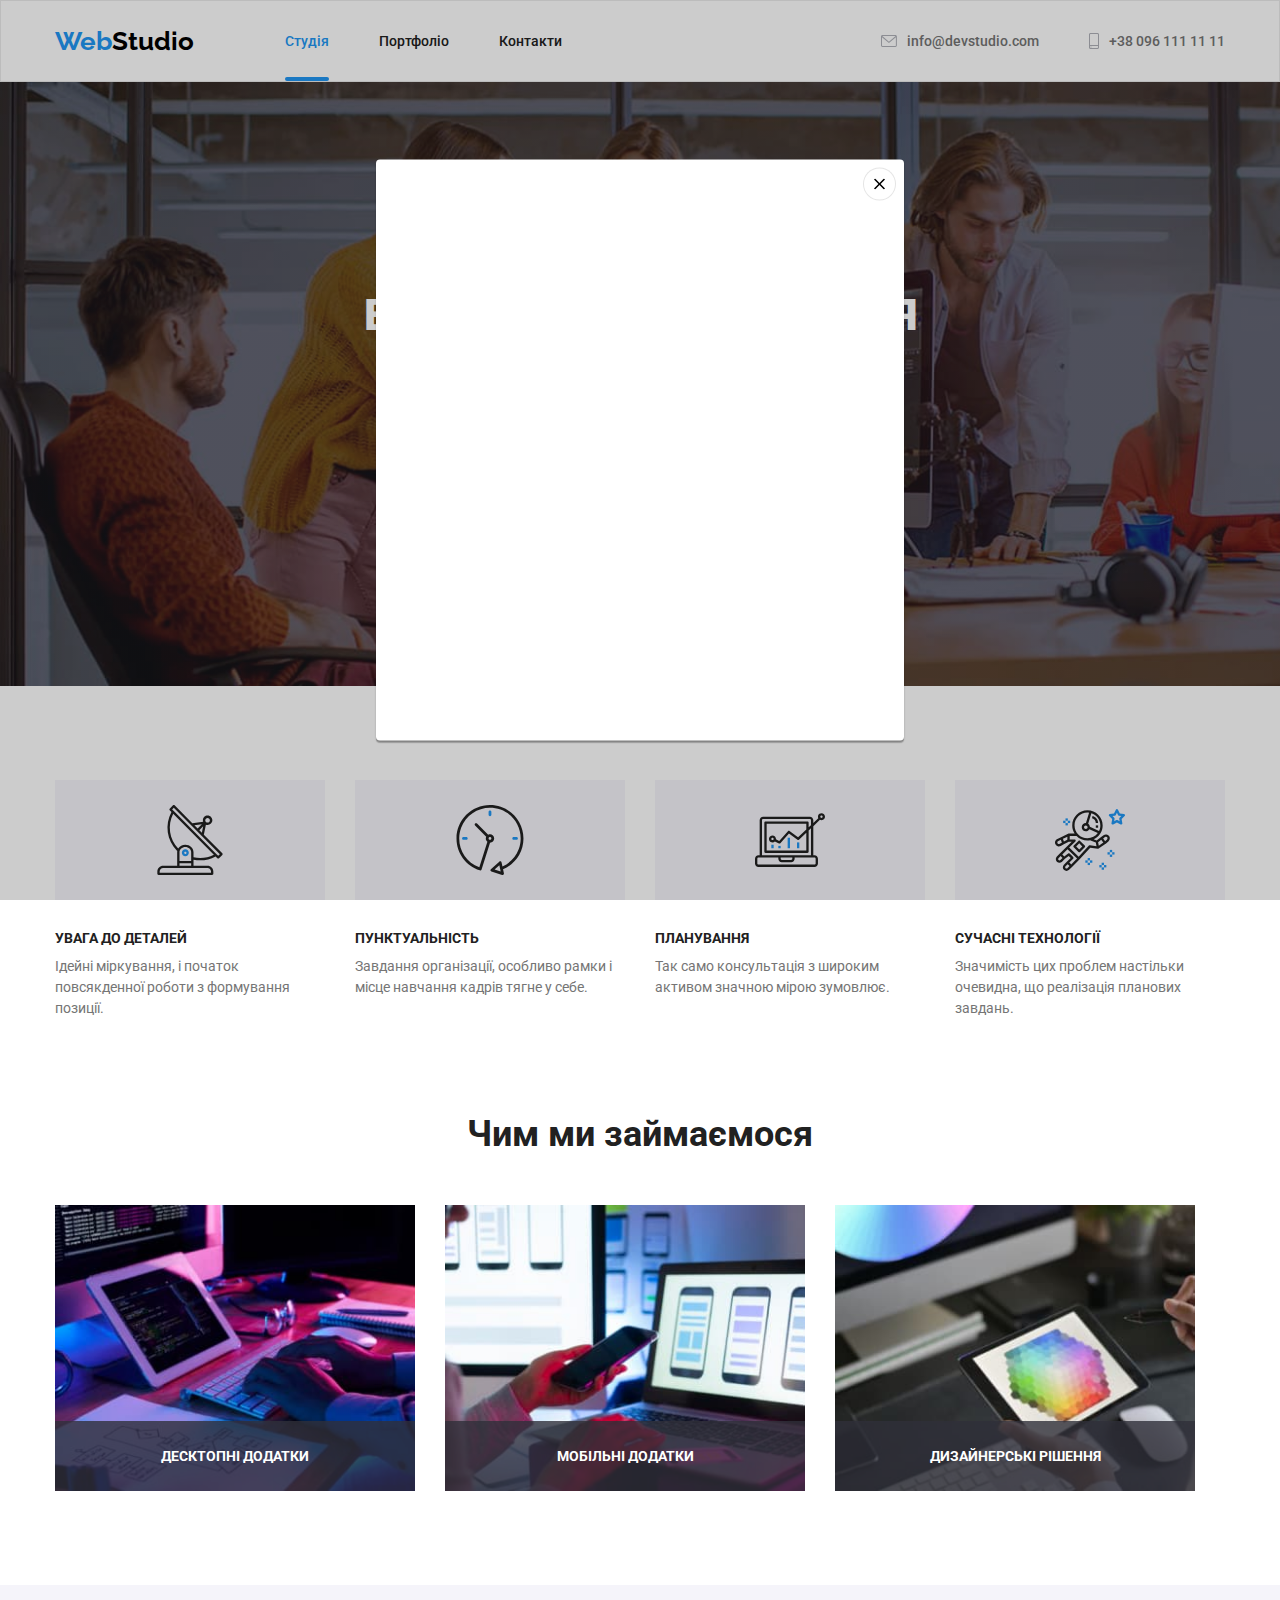
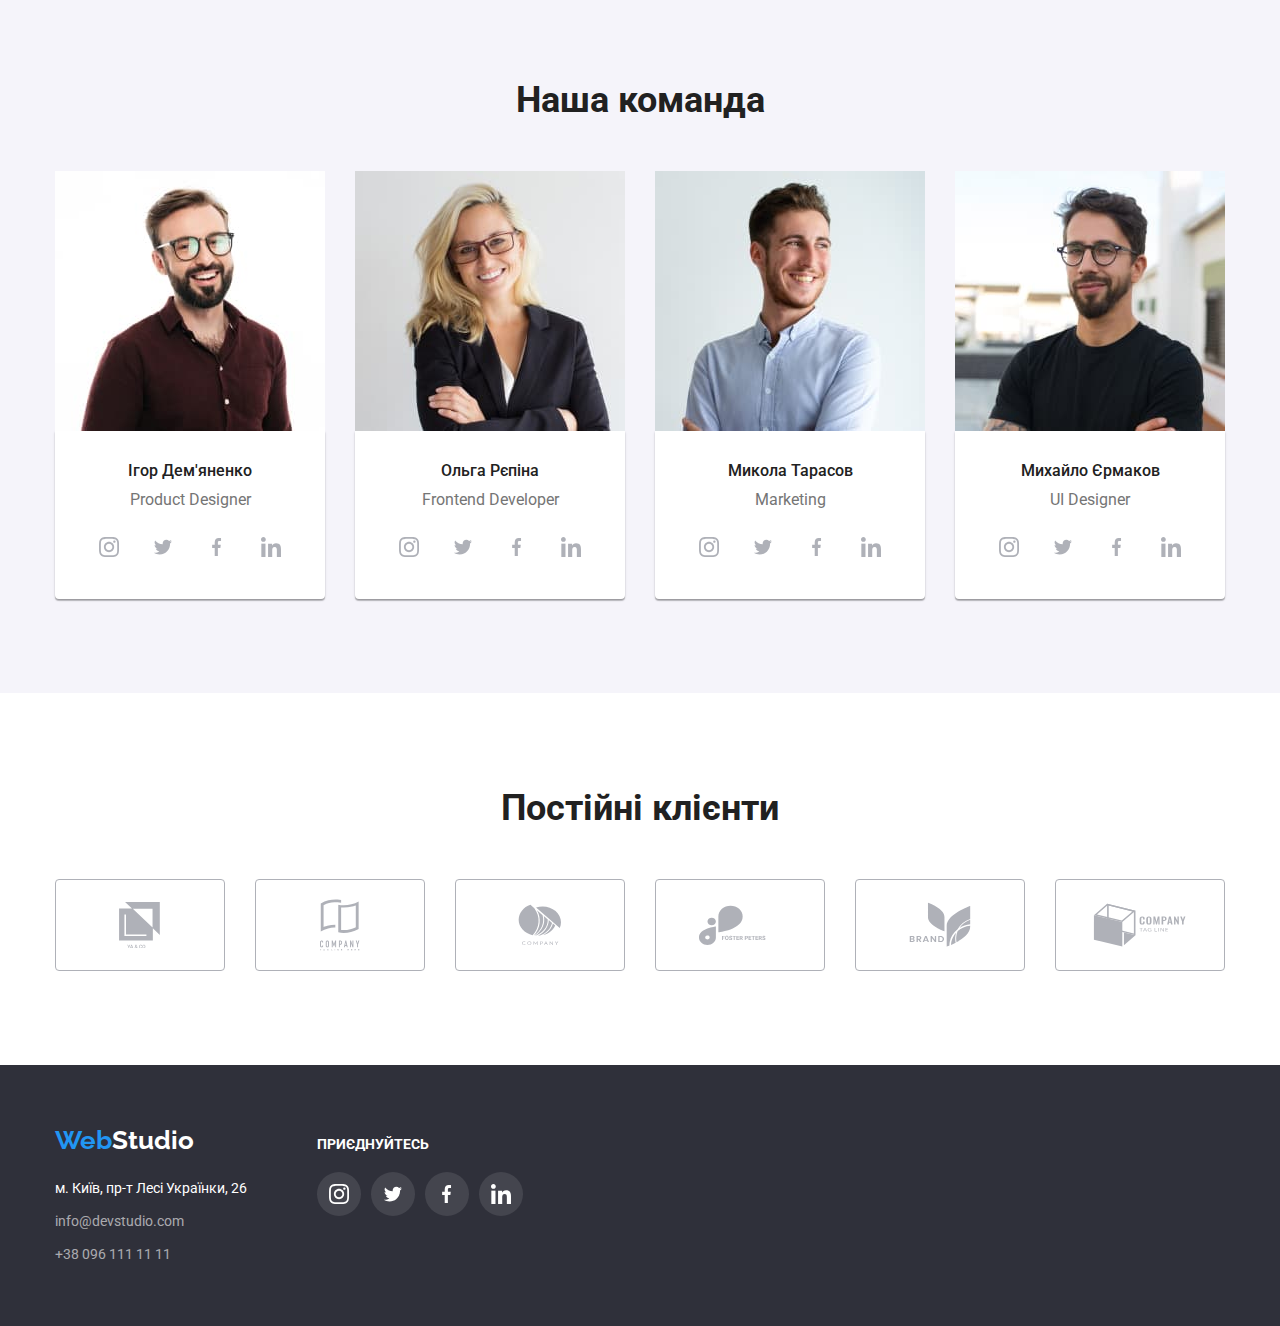
==== index.html @ 8c5ba934 "/" ====
<!DOCTYPE html>
<html lang="uk">
  <head>
    <meta charset="UTF-8" />
    <meta http-equiv="X-UA-Compatible" content="IE=edge" />
    <meta name="viewport" content="width=device-width, initial-scale=1.0" />
    <title>Студія</title>
    <link rel="preconnect" href="https://fonts.googleapis.com" />
    <link rel="preconnect" href="https://fonts.gstatic.com" crossorigin />
    <link
      href="https://fonts.googleapis.com/css2?family=Raleway:wght@700&family=Roboto:wght@400;500;700;900&display=swap"
      rel="stylesheet"
    />
    <link
      rel="stylesheet"
      href="https://cdnjs.cloudflare.com/ajax/libs/modern-normalize/1.0.0/modern-normalize.min.css"
    />
    <link rel="stylesheet" href="./css/styles.css" />
  </head>
  <body>
    <header class="header-">
      <div class="header-container container">
        <nav class="nav">
          <a class="nav-main" href="./">Web<span class="text-studio">Studio</span></a>
          <ul class="nav-list ul-utility">
            <li class="item">
              <a href="./index.html" class="active-link">Студія</a>
            </li>
            <li class="item">
              <a href="./portfolio.html" class="link">Портфоліо</a>
            </li>
            <li class="item">
              <a href="#" class="link">Контакти</a>
            </li>
          </ul>
        </nav>
        <ul class="down ul-utility">
          <li class="item">
            <a href="mailto:info@devstudio.com" lang="en" class="header-contacts">
              <svg width="16" height="12" class="icon-convert">
                <use href="./images/sprite.svg#icon-convert"></use>
              </svg>
              info@devstudio.com
            </a>
          </li>
          <li class="item">
            <a href="tel:+380961111111" class="header-contacts">
              <svg width="10" height="16" class="icon-convert">
                <use href="./images/sprite.svg#icon-smartphone"></use>
              </svg>
              +38 096 111 11 11</a
            >
          </li>
        </ul>
      </div>
    </header>
    <main>
      <section class="solution-sec">
        <div class="container">
          <h1 class="main-text h1-utility">Ефективні рішення для вашого бізнесу</h1>
          <button type="button" class="button-order" data-modal-open>Замовити послугу</button>
        </div>
      </section>
      <section class="features-section section">
        <h2 class="visually-hidden">Наші особливості</h2>
        <div class="container">
          <ul class="features-ul ul-utility">
            <li class="item icon plate">
              <h3 class="features-h h-utility">Увага до деталей</h3>
              <p class="features-p p-utility">
                Ідейні міркування, і початок повсякденної роботи з формування позиції.
              </p>
            </li>
            <li class="item icon clock">
              <h3 class="features-h h-utility">Пунктуальність</h3>
              <p class="features-p p-utility">
                Завдання організації, особливо рамки і місце навчання кадрів тягне у себе.
              </p>
            </li>
            <li class="item icon computer">
              <h3 class="features-h h-utility">Планування</h3>
              <p class="features-p p-utility">
                Так само консультація з широким активом значною мірою зумовлює.
              </p>
            </li>
            <li class="item icon space">
              <h3 class="features-h h-utility">Сучасні технології</h3>
              <p class="features-p p-utility">
                Значимість цих проблем настільки очевидна, що реалізація планових завдань.
              </p>
            </li>
          </ul>
        </div>
      </section>
      <section class="speciality-sec section">
        <div class="container">
          <h2 class="speciality h-utility">Чим ми займаємося</h2>
          <ul class="speciality-ul ul-utility">
            <li class="item">
              <div class="speciality-card">
                <img
                  class="img-utility"
                  width="370"
                  height="294"
                  src="./images/box1.jpg"
                  alt="Написання коду"
                />
                <div class="speciality-card-text">
                  <p class="card-p p-utility">Десктопні додатки</p>
                </div>
              </div>
            </li>
            <li class="item">
              <div class="speciality-card">
                <img
                  class="img-utility"
                  width="370"
                  height="294"
                  src="./images/box2.jpg"
                  alt="Маркетинг"
                />
                <div class="speciality-card-text">
                  <p class="card-p p-utility">Мобільні додатки</p>
                </div>
              </div>
            </li>
            <div class="speciality-card">
              <img
                class="img-utility"
                width="370"
                height="294"
                src="./images/box3.jpg"
                alt="Дизайн"
              />
              <div class="speciality-card-text">
                <p class="card-p p-utility">Дизайнерські рішення</p>
              </div>
            </div>
            <li class="item"></li>
          </ul>
        </div>
      </section>
      <section class="team-sec section">
        <div class="container">
          <h2 class="team-text h-utility">Наша команда</h2>
          <ul class="team-ul ul-utility">
            <li class="item">
              <img
                class="img-utility"
                width="270"
                height="260"
                src="./images/img.jpg"
                alt="Ігор Дем'яненко"
              />
              <div class="studio-div">
                <h3 class="team-names h-utility">Ігор Дем'яненко</h3>
                <p class="team-job p-utility">Product Designer</p>
                <ul class="svg-ul">
                  <li class="item">
                    <a class="svg-link" href="#">
                      <svg width="20px" height="20px" class="svg-icon">
                        <use href="./images/sprite.svg#icon-instagram"></use>
                      </svg>
                    </a>
                  </li>
                  <li class="item">
                    <a class="svg-link" href="#">
                      <svg width="20px" height="16.25px" class="svg-icon">
                        <use href="./images/sprite.svg#icon-twitter"></use>
                      </svg>
                    </a>
                  </li>
                  <li class="item">
                    <a class="svg-link" href="#">
                      <svg width="10px" height="20px" class="svg-icon">
                        <use href="./images/sprite.svg#icon-facebook"></use>
                      </svg>
                    </a>
                  </li>
                  <li class="item">
                    <a class="svg-link" href="#">
                      <svg width="20px" height="20px" class="svg-icon">
                        <use href="./images/sprite.svg#icon-linkedin"></use>
                      </svg>
                    </a>
                  </li>
                </ul>
              </div>
            </li>
            <li class="item">
              <img
                class="img-utility"
                width="270"
                height="260"
                src="./images/img2.jpg"
                alt="Ольга Рєпіна"
              />
              <div class="studio-div">
                <h3 class="team-names h-utility">Ольга Рєпіна</h3>
                <p class="team-job p-utility">Frontend Developer</p>
                <ul class="svg-ul">
                  <li class="item">
                    <a class="svg-link" href="#">
                      <svg width="20px" height="20px" class="svg-icon">
                        <use href="./images/sprite.svg#icon-instagram"></use>
                      </svg>
                    </a>
                  </li>
                  <li class="item">
                    <a class="svg-link" href="#">
                      <svg width="20px" height="16.25px" class="svg-icon">
                        <use href="./images/sprite.svg#icon-twitter"></use>
                      </svg>
                    </a>
                  </li>
                  <li class="item">
                    <a class="svg-link" href="#">
                      <svg width="10px" height="20px" class="svg-icon">
                        <use href="./images/sprite.svg#icon-facebook"></use>
                      </svg>
                    </a>
                  </li>
                  <li class="item">
                    <a class="svg-link" href="#">
                      <svg width="20px" height="20px" class="svg-icon">
                        <use href="./images/sprite.svg#icon-linkedin"></use>
                      </svg>
                    </a>
                  </li>
                </ul>
              </div>
            </li>
            <li class="item">
              <img
                class="img-utility"
                width="270"
                height="260"
                src="./images/img3.jpg"
                alt="Микола Тарасов"
              />
              <div class="studio-div">
                <h3 class="team-names h-utility">Микола Тарасов</h3>
                <p class="team-job p-utility">Marketing</p>
                <ul class="svg-ul">
                  <li class="item">
                    <a class="svg-link" href="#">
                      <svg width="20px" height="20px" class="svg-icon">
                        <use href="./images/sprite.svg#icon-instagram"></use>
                      </svg>
                    </a>
                  </li>
                  <li class="item">
                    <a class="svg-link" href="#">
                      <svg width="20px" height="16.25px" class="svg-icon">
                        <use href="./images/sprite.svg#icon-twitter"></use>
                      </svg>
                    </a>
                  </li>
                  <li class="item">
                    <a class="svg-link" href="#">
                      <svg width="10px" height="20px" class="svg-icon">
                        <use href="./images/sprite.svg#icon-facebook"></use>
                      </svg>
                    </a>
                  </li>
                  <li class="item">
                    <a class="svg-link" href="#">
                      <svg width="20px" height="20px" class="svg-icon">
                        <use href="./images/sprite.svg#icon-linkedin"></use>
                      </svg>
                    </a>
                  </li>
                </ul>
              </div>
            </li>
            <li class="item">
              <img
                class="img-utility"
                width="270"
                height="260"
                src="./images/img4.jpg"
                alt="Михайло Єрмаков"
              />
              <div class="studio-div">
                <h3 class="team-names h-utility">Михайло Єрмаков</h3>
                <p class="team-job h-utility">UI Designer</p>
                <ul class="svg-ul">
                  <li class="item">
                    <a class="svg-link" href="#">
                      <svg width="20px" height="20px" class="svg-icon">
                        <use href="./images/sprite.svg#icon-instagram"></use>
                      </svg>
                    </a>
                  </li>
                  <li class="item">
                    <a class="svg-link" href="#">
                      <svg width="20px" height="16.25px" class="svg-icon">
                        <use href="./images/sprite.svg#icon-twitter"></use>
                      </svg>
                    </a>
                  </li>
                  <li class="item">
                    <a class="svg-link" href="#">
                      <svg width="10px" height="20px" class="svg-icon">
                        <use href="./images/sprite.svg#icon-facebook"></use>
                      </svg>
                    </a>
                  </li>
                  <li class="item">
                    <a class="svg-link" href="#">
                      <svg width="20px" height="20px" class="svg-icon">
                        <use href="./images/sprite.svg#icon-linkedin"></use>
                      </svg>
                    </a>
                  </li>
                </ul>
              </div>
            </li>
          </ul>
        </div>
      </section>
      <section class="clients-sec section">
        <div class="container">
          <h2 class="clients-text h-utility">Постійні клієнти</h2>
          <ul class="clients-ul ul-utility">
            <li class="item">
              <div class="companies-div">
                <a class="clients-link" href="">
                  <svg height="46.7px" width="41px" class="clients-svg">
                    <use href="./images/sprite.svg#icon-yaco"></use>
                  </svg>
                </a>
              </div>
            </li>
            <li class="item">
              <div class="companies-div">
                <a class="clients-link" href="">
                  <svg height="52px" width="40px" class="clients-svg">
                    <use href="./images/sprite.svg#icon-tagline"></use>
                  </svg>
                </a>
              </div>
            </li>
            <li class="item">
              <div class="companies-div">
                <a class="clients-link" href="">
                  <svg height="41.18px" width="43.46px" class="clients-svg">
                    <use href="./images/sprite.svg#icon-company"></use>
                  </svg>
                </a>
              </div>
            </li>
            <li class="item">
              <div class="companies-div">
                <a class="clients-link" href="">
                  <svg height="40.62px" width="84.44px" class="clients-svg">
                    <use href="./images/sprite.svg#icon-foster"></use>
                  </svg>
                </a>
              </div>
            </li>
            <li class="item">
              <div class="companies-div">
                <a class="clients-link" href="">
                  <svg height="45.43px" width="62.54px" class="clients-svg">
                    <use href="./images/sprite.svg#icon-brand"></use>
                  </svg>
                </a>
              </div>
            </li>
            <li class="item">
              <div class="companies-div">
                <a class="clients-link" href="">
                  <svg height="43.93px" width="93.79px" class="clients-svg">
                    <use href="./images/sprite.svg#icon-tegline2"></use>
                  </svg>
                </a>
              </div>
            </li>
          </ul>
        </div>
      </section>
    </main>
    <footer class="foot">
      <div class="foot-div container">
        <div class="first-part">
          <a class="nav-main" href="./">Web<span class="foot-studio">Studio</span></a>
          <address class="address">
            <ul class="ul-utility">
              <li class="item">
                <a
                  href="https://goo.gl/maps/CPtrU1FHBa2aNyZL9"
                  target="_blank"
                  rel="noopener noreferrer nofollow"
                  class="footer-adress"
                >
                  м. Київ, пр-т Лесі Українки, 26
                </a>
              </li>
              <li class="item">
                <a href="mailto:info@devstudio.com" lang="en" class="footer-contacts"
                  >info@devstudio.com
                </a>
              </li>
              <li class="item">
                <a href="tel:+380961111111" class="footer-contacts">+38 096 111 11 11</a>
              </li>
            </ul>
          </address>
        </div>
        <div class="join-div">
          <p class="join p-utility">Приєднуйтесь</p>
          <ul class="foot-svg ul-utility">
            <li class="item">
              <a class="foot-svg-link" href="#">
                <svg width="20px" height="20px" class="foot-svg-icon">
                  <use href="./images/sprite.svg#icon-instagram"></use>
                </svg>
              </a>
            </li>
            <li class="item">
              <a class="foot-svg-link" href="#">
                <svg width="20px" height="16.25px" class="foot-svg-icon">
                  <use href="./images/sprite.svg#icon-twitter"></use>
                </svg>
              </a>
            </li>
            <li class="item">
              <a class="foot-svg-link" href="#">
                <svg width="10px" height="20px" class="foot-svg-icon">
                  <use href="./images/sprite.svg#icon-facebook"></use>
                </svg>
              </a>
            </li>
            <li class="item">
              <a class="foot-svg-link" href="#">
                <svg width="20px" height="20px" class="foot-svg-icon">
                  <use href="./images/sprite.svg#icon-linkedin"></use>
                </svg>
              </a>
            </li>
          </ul>
        </div>
      </div>
    </footer>
    <div class="backdrop" data-modal>
      <div class="modal">
        <button class="close-button" type="button" data-modal-close>
          <svg width="11px" height="11px" class="chrest-icon">
            <use href="./images/sprite.svg#icon-chrest"></use>
          </svg>
        </button>
      </div>
    </div>
    <script src="./js/modal.js"></script>
  </body>
</html>
---- css/styles.css ----
:root{
    --domain-text-color: #212121;
    --hoover-color: #2196F3;
    --button-hover: #188CE8;
    --p-color: #757575;
    --default-color: #FFFFFF;
    --button-bgc: #F5F4FA;
    --black: #000000;
    --background-big: #2F303A;
    --sgv-icon-color: #AFB1B8;
    --border-color: #ECECEC;
    --card-set-gap: 30px;
    --card-text-lrpad: 24px;
    --card-text-btpad: 20px;
    --foot-svg-background: rgba(255, 255, 255, 0.1);
    --cubic: cubic-bezier(0.4, 0, 0.2, 1);
}

/* Утіліти */

.ul-utility{
    margin-top: 0;
    margin-bottom: 0;
}

.h-utility{
    margin-top: 0;
    margin-bottom: 0;
}

.p-utility{
    margin-top: 0;
    margin-bottom: 0;
}

.img-utility{
    display: block;
}

.visually-hidden {
    position: absolute;
    white-space: nowrap;
    width: 1px;
    height: 1px;
    overflow: hidden;
    border: 0;
    padding: 0;
    clip: rect(0 0 0 0);
    clip-path: inset(50%);
    margin: -1px;
}

html {
    box-sizing: border-box;
}

*,
*::before *::after {
    box-sizing: inherit;
}



button{
    font-family: inherit;
    cursor: pointer;
    user-select: none;
}

/* Body */
body{
    font-family: Roboto, sans-serif;
    color: var(--domain-text-color);
}

li{
    list-style-type: none;
}

ul{
    margin-left: 0;
    padding-left: 0;
}

img{
    display: block;
    max-width: 100%;
    height: auto;
}

.container{
    width: 1200px;
    padding: 0 15px;
    margin-left: auto;
    margin-right: auto;
    padding-left: 15px;
    padding-right: 15px;
}

.section{
    padding-top: 94px;
    padding-bottom: 94px;
}

.header-{
    border: 1px solid var(--border-color);
}

.header-container{
    display: flex;
}

/* Navigation  */
.nav{
    display: flex;
    text-align: center;
    margin-right: 0;
    height: 80px;
    align-items: center;
}

.nav-main{
    font-family: Raleway, sans-serif;
    font-weight: 700;
    font-size: 26px;
    line-height: calc(31/26);
    color: var(--hoover-color);
    text-decoration: none;
    margin-right: 91px;
    margin-left: auto;
    align-items: center;
}

.text-studio{
    color: var(--black);
}

.foot-studio{
    color: var(--default-color);
}

.nav-list{
    display: flex;
    align-items: center;
}

.nav-list .item{
    margin-left: 50px;
}

.nav-list .item:first-child{
    margin-left: 0;
}

.nav .link{
    position: relative;

    text-decoration: none;
    font-weight: 500;
    font-size: 14px;
    line-height: calc(16/14);
    color: var(--domain-text-color);

    transition: color 250ms var(--cubic);
}

.active-link{
    position: relative;

    color: var(--hoover-color);
    text-decoration: none;
    font-weight: 500;
    font-size: 14px;
    line-height: calc(16/14);
}

.active-link::after{
    content: '';

    position: absolute;
    bottom: -32.6px;

    width: 100%;
    height: 4px;
    display: block;
    
    border-radius: 2px;
    background-color: var(--hoover-color);
}

.nav .link:hover,
.nav .link:focus{
    color: var(--hoover-color);
}

.nav .link::after{
    content: '';

    position: absolute;
    bottom: -32.6px;

    width: 100%;
    height: 4px;
    display: block;

    border-radius: 2px;
    background-color: var(--hoover-color);
    transform: scale(0);

    transition: transform 250ms var(--cubic);
}

.nav .link:hover::after, .nav .link:focus::after{
    transform: scale(1);
}

.down{
    display: flex;
    margin-left: auto;
    align-items: center;    
}

.down .item:not(:first-child){
    margin-left: 50px;
}

.header-contacts{
    display: flex;
    align-items: center;
    font-weight: 500;
    font-size: 14px;
    line-height: calc(16/14);
    color: var(--p-color);
    text-decoration: none;
    fill: var(--sgv-icon-color);

    transition: color 250ms var(--cubic), fill 250ms var(--cubic);
}

.header-contacts:hover,
.header-contacts:focus{
    color: var(--hoover-color);
    fill: var(--hoover-color);
}

.icon-convert{
    display: inline-block;
    margin-right: 10px;
}

.icon-smartphone{
    display: inline-block;
    margin-right: 10px;
}

.solution-sec {
    background-color: var(--background-big);
    align-items: center;
    padding-top: 200px;
    padding-bottom: 200px;
    margin: 0 auto;
    max-width: 1600px;

    background-image: linear-gradient(
        to right, 
        rgba(47, 48, 58, 0.4), 
        rgba(47, 48, 58, 0.4)
        ), url('../images/img14.jpg');
    background-size: cover;
    background-repeat: no-repeat;
}

.main-text{
    width: 696px;
    height: 120px;

    font-weight: 900;
    font-size: 44px;
    line-height: calc(60/40);
    color: var(--default-color);
    text-transform: uppercase;
    margin-right: auto;
    margin-left: auto;
    text-align: center;
    margin-bottom: 30px;
    margin-top: 0;
}

.button-order{
    display: block;
    font-weight: 700;
    font-size: 16px;
    line-height: calc(30/16);
    color: var(--default-color);
    background-color: var(--hoover-color);
    box-shadow: 0px 4px 4px rgba(0, 0, 0, 0.15);
    border-radius: 4px;
    border-color: transparent;
    text-align: center;
    margin-right: auto;
    margin-left: auto;
    padding-left: 32px;
    padding-right: 32px;
    padding-top: 10px;
    padding-bottom: 10px;

    transition: background-color 250ms var(--cubic);
}

.button-order:hover,
.button-order:focus{
    background-color: var(--button-hover);
}

.features-section{
    
}

.features-ul{
    display: flex;
    margin-right: auto;
    margin-left: auto;
}

.features-ul .item::before{
    content: '';

    width: 270px;
    height: 120px;

    display: block;
    background-color: var(--button-bgc);
    margin-bottom: 30px;
}

.icon::before{
    background-repeat: no-repeat;
    background-position: center;
}

.plate::before{
    background-image: url('../images/plate.svg');
}

.clock::before{
    background-image: url('../images/clock.svg');
}

.computer::before{
    background-image: url('../images/computer.svg');
}

.space::before{
    background-image: url('../images/space.svg');
}

.features-ul .item{
    width: 270px;
}

.features-ul .item:not(:nth-child(4n)){
    margin-right: 30px;
}

.features-h{
    font-weight: 700;
    font-size: 14px;
    line-height: calc(16/14);
    text-transform: uppercase;
    margin-bottom: 10px;
}

.features-p {
    font-size: 14px;
    line-height: calc(21/14);
    color: var(--p-color);
}

.speciality-sec{
    padding-top: 0;
}

.speciality{
    font-weight: 700;
    font-size: 36px;
    line-height: calc(42/36);
    text-align: center;
    margin-right: auto;
    margin-left: auto;
    margin-bottom: 50px;
}

.speciality-ul{
    display: flex;
}


.speciality-ul .item:not(:nth-child(3n)){
    margin-right: 30px;
}

.speciality-card{
    position: relative;
}

.speciality-card-text{
    text-align: center;
    background-color: rgba(47, 48, 58, 0.8);
    padding-top: 27px;
    padding-bottom: 27px;

    position: absolute;
    width: 100%;
    top: 100%;
    transform: translate(0, -100%);
}

.card-p{
    font-weight: 700;
    font-size: 14px;
    line-height: calc(16/14);
    color: var(--default-color);
    text-transform: uppercase;
}

.team-sec {
    background-color: var(--button-bgc);
}

.team-text{
    font-size: 36px;
    line-height: calc(42/36);
    text-align: center;
    margin-bottom: 50px;
}

.team-ul{
    display: flex;
}


.team-ul > .item:not(:nth-child(4n)){
    margin-right: 30px;
}

.studio-div{
    box-shadow: 0px 1px 3px rgba(0, 0, 0, 0.12), 0px 1px 1px rgba(0, 0, 0, 0.14), 0px 2px 1px rgba(0, 0, 0, 0.2);
    border-radius: 0px 0px 4px 4px;
    background-color: #fff;
    padding-top: 30px;
    padding-bottom: 30px;
}

.team-names{
    font-weight: 500;
    font-size: 16px;
    line-height: calc(19/16);
    margin-bottom: 10px;
    text-align: center;
}

.team-job{
    font-size: 16px;
    line-height: calc(19/16);
    color: var(--p-color);
    font-weight: 400;
    text-align: center;
    margin-bottom: 16px;
}


.svg-ul{
    display: flex;
    justify-content: center;
}

.svg-ul .item{
    height: 44px;
    width: 44px;
}

.svg-ul .item:not(:last-child){
    margin-right: 10px;
}

.svg-link{
    height: 44px;
    width: 44px;

    display: flex;
    border-radius: 50%;
    align-items: center;
    justify-content: center;
    fill: var(--sgv-icon-color);

    transition: background-color 250ms var(--cubic), fill 250ms var(--cubic);
}

.svg-link:hover, .svg-link:focus{
    background-color: var(--hoover-color);
    fill: var(--default-color);
}

.clients-sec{

}

.clients-text{
    text-align: center;
    font-size: 36px;
    line-height: calc(42/36);
    margin-right: auto;
    margin-left: auto;
    margin-bottom: 50px;
}

.clients-ul{
    display: flex;
}

.clients-ul .item{
    width: calc((100% - 150px ) / 6 );
}

.clients-ul .item:not(:last-child){
    margin-right: 30px;
}

.companies-div{
    height: 92px;
}

.clients-link{
    display: flex;
    justify-content: center;
    align-items: center;
    height: 92px;
    fill: var(--sgv-icon-color);
    border: 1px solid var(--sgv-icon-color);
    border-radius: 4px;
    transition: border-color 250ms var(--cubic), fill 250ms var(--cubic);
}

.clients-link:hover, .clients-link:focus{
    border-color: var(--hoover-color);
    fill: var(--hoover-color);
}

.clients-svg{

}

/* Portfolio */
.portfolio-buttons{
    display: flex;
    margin-bottom: 50px;
    justify-content: center;
}

.portfolio-buttons .item:not(:last-child){
    margin-right: 8px;
}

.portfolio-button{
    font-weight: 500;
    font-size: 16px;
    line-height: calc(26/16);
    font-family: inherit;
    text-align: center;
    background-color: var(--button-bgc);
    border-radius: 4px;
    border-color: transparent;
    padding-top: 6px;
    padding-bottom: 6px;
    padding-right: 22px;
    padding-left: 22px;

    transition: background-color 250ms var(--cubic), color 250ms var(--cubic), box-shadow 250ms var(--cubic);
}

.portfolio-button:hover,
.portfolio-button:focus{
    background-color: var(--hoover-color);
    color: var(--default-color);
    box-shadow: 0px 3px 1px rgba(0, 0, 0, 0.1), 0px 1px 2px rgba(0, 0, 0, 0.08), 0px 2px 2px rgba(0, 0, 0, 0.12);
}

.portfolio-table{
    display: flex;
    flex-wrap: wrap;
    margin-right: calc(-1 * var(--card-set-gap));
    margin-bottom: calc(-1 * var(--card-set-gap));
}


.portfolio-table .item{
    flex-basis: calc(100% / 3 - var(--card-set-gap));
    margin-right: var(--card-set-gap);
    margin-bottom: var(--card-set-gap);
}

.table-div{

}

.table-img{
    margin-bottom: 20px;
}

.portfolio-link{
    text-decoration: none;
    color: var(--domain-text-color);
    display: block;
    transition: box-shadow 250ms var(--cubic);
}

.portfolio-link:hover, .portfolio-link:focus{
    box-shadow: 0px 1px 1px rgba(0, 0, 0, 0.12), 0px 4px 4px rgba(0, 0, 0, 0.06), 1px 4px 6px rgba(0, 0, 0, 0.16);
}

.card-thumb{
    position: relative;
    overflow: hidden;
}

.portfolio-img{
    
}

.card-overlay{
    position: absolute;
    top: 0;
    left: 0;

    width: 100%;
    height: 100%;
    
    background-color: rgba(33, 150, 243, 0.9);
    transform: translateY(101%);

    transition: transform 250ms var(--cubic);
}

.portfolio-link:hover .card-overlay, .portfolio-link:focus .card-overlay{
    transform: translate(0);
}

.overlay-text{
    padding: 63px 24px;
    font-weight: 400;
    font-size: 18px;
    line-height: calc(28/18);
    color: var(--default-color);
}

.card-text{
    padding-left: var(--card-text-lrpad);
    padding-right: var(--card-text-lrpad);
    padding-bottom: var(--card-text-btpad);
    padding-top: var(--card-text-btpad);
    border: 1px solid #EEEEEE;
    border-top: none;
}

.portfolio-text{
    font-weight: 700;
    font-size: 18px;
    line-height: calc(36/18);
    margin-bottom: 4px;
}

.portfolio-p{
    font-size: 16px;
    line-height: calc(30/16);
    color: var(--p-color);
}


/* FOOTER */

.footer-adress{
    font-size: 14px;
    line-height: calc(24/14);
    color: var(--default-color);
    text-decoration: none;

    transition: color 250ms var(--cubic);
}

.footer-adress:hover,
.footer-adress:focus{
    color: var(--hoover-color);
}

.footer-contacts{
    font-size: 14px;
    line-height: calc(24/14);
    color: rgba(255, 255, 255, 0.6);
    text-decoration: none;

    transition: color 250ms var(--cubic);
}

.footer-contacts:hover,
.footer-contacts:focus{
    color: var(--hoover-color);
}

.foot{
    padding-top: 60px;
    padding-bottom: 60px;
    background-color: var(--background-big);
}

.foot-div{
    display: flex;
    align-items: baseline;
}


.foot .nav-main{
    margin-right: 0;
}

.address{
    font-style: normal;
    margin-top: 20px;
}

.address .item:not(:last-child){
    margin-bottom: 9px;
}

.join-div{
    margin-left: 70px;
}

.join{
    font-weight: 700;
    font-size: 14px;
    line-height: calc(16/14);
    text-transform: uppercase;
    color: var(--default-color);
    margin-bottom: 20px;
}

.foot-svg{
    display: flex;
    justify-content: center;
}

.foot-svg .item:not(:last-child){
    margin-right: 10px;
}

.foot-svg-link{
    height: 44px;
    width: 44px;

    justify-content: center;
    align-items: center;
    display: flex;
    border-radius: 50%;
    background-color: var(--foot-svg-background);

    transition: background-color 250ms var(--cubic);
}

.foot-svg-link:hover,
.foot-svg-link:focus{
    background-color: var(--hoover-color);
}

.foot-svg-icon{
    fill: var(--default-color);
}

.backdrop{
    position: fixed;
    top: 0;
    left: 0;

    width: 100%;
    height: 100%;

    background-color: rgba(0, 0, 0, 0.2);

    opacity: 1;
        
    transition: opacity 250ms var(--cubic);
}

.backdrop.is-hidden{
    opacity: 0;
    pointer-events: none;
}

.backdrop.is-hidden .modal{
    transform: translate(-50%, -50%) scale(0.9);
}

.modal{
    position: absolute;
    top: 50%;
    left: 50%;
    transform: translate(-50%, -50%) scale(1);

    width: 528px;
    height: 581px;

    background-color: var(--default-color);
    box-shadow: 0px 1px 3px rgba(0, 0, 0, 0.12), 0px 1px 1px rgba(0, 0, 0, 0.14), 0px 2px 1px rgba(0, 0, 0, 0.2);
    border-radius: 4px;

    transition: transform 250ms var(--cubic);
}

.close-button{
    position: absolute;
    top: 8px;
    right: 8px;

    display: block;
    border: 1px solid rgba(0, 0, 0, 0.1);
    border-radius: 50%;
    background-color: var(--default-color);
    padding: 10px;
    display: flex;
    justify-content: center;
    align-items: center;
    fill: black;

    transition: background-color 250ms var(--cubic), fill 250ms var(--cubic), box-shadow 250ms var(--cubic);
}

.close-button:hover, .close-button:focus{
    background-color: var(--hoover-color);
    fill: var(--default-color);
    box-shadow: 0px 1px 3px rgba(0, 0, 0, 0.12), 0px 1px 1px rgba(0, 0, 0, 0.14), 0px 2px 1px rgba(0, 0, 0, 0.2);
}

.chrest-icon{
    
}
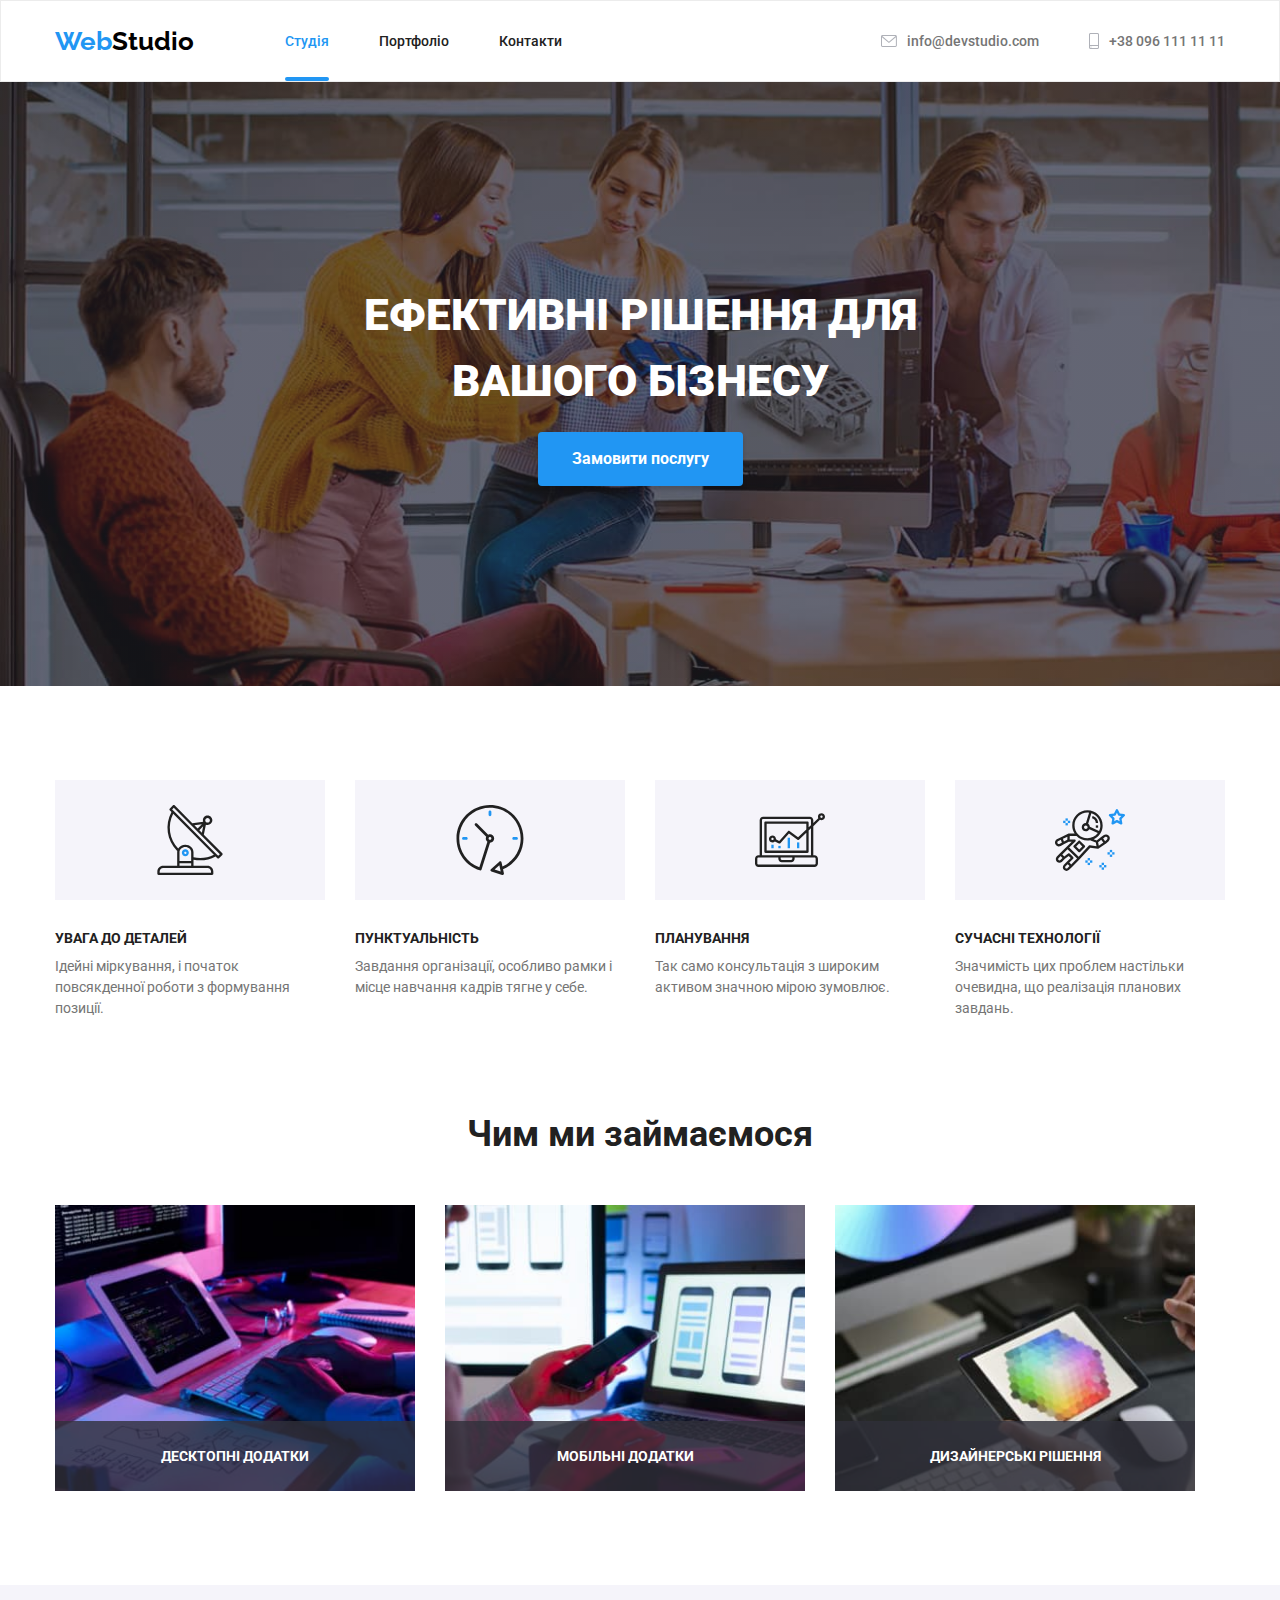
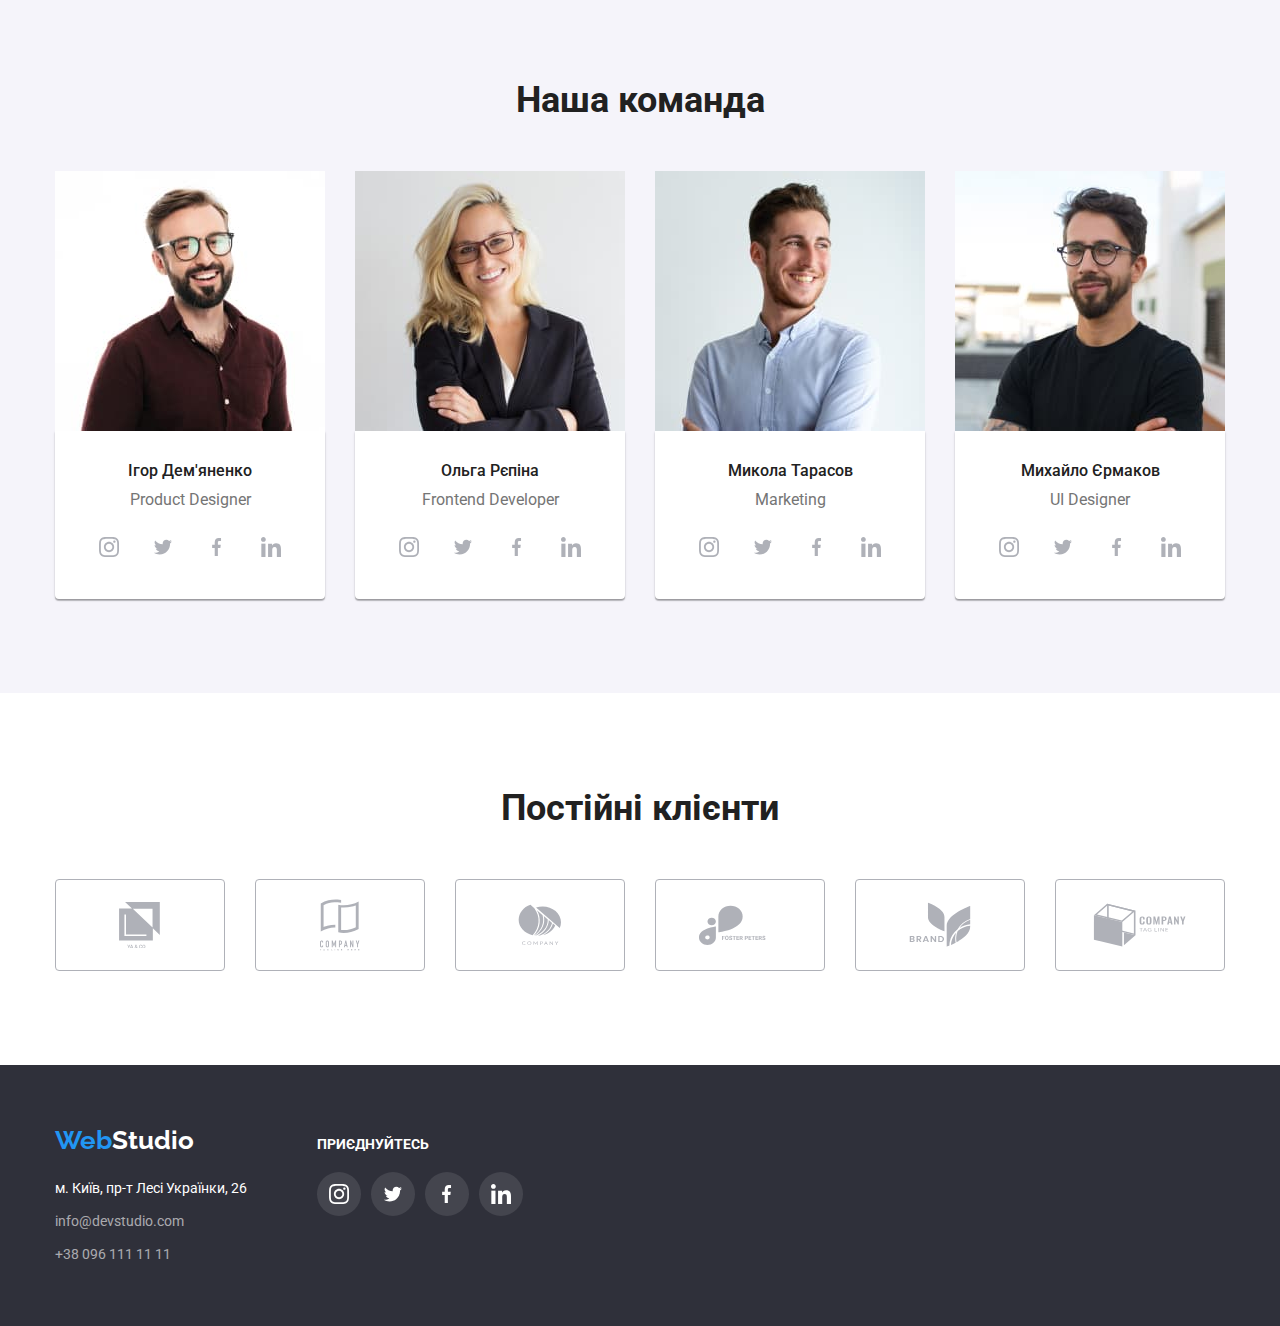
==== commit bf1c8111: "/" ====
--- a/index.html
+++ b/index.html
@@ -443,7 +443,7 @@
         </div>
       </div>
     </footer>
-    <div class="backdrop" data-modal>
+    <div class="backdrop is-hidden" data-modal>
       <div class="modal">
         <button class="close-button" type="button" data-modal-close>
           <svg width="11px" height="11px" class="chrest-icon">
--- a/css/styles.css
+++ b/css/styles.css
@@ -1,6 +1,6 @@
 :root{
     --domain-text-color: #212121;
-    --hoover-color: #2196F3;
+    --hover-color: #2196F3;
     --button-hover: #188CE8;
     --p-color: #757575;
     --default-color: #FFFFFF;
@@ -59,8 +59,6 @@
     box-sizing: inherit;
 }
 
-
-
 button{
     font-family: inherit;
     cursor: pointer;
@@ -124,11 +122,11 @@
     font-weight: 700;
     font-size: 26px;
     line-height: calc(31/26);
-    color: var(--hoover-color);
+    color: var(--hover-color);
     text-decoration: none;
     margin-right: 91px;
     margin-left: auto;
-    align-items: center;
+    align-items: center;    
 }
 
 .text-studio{
@@ -167,7 +165,7 @@
 .active-link{
     position: relative;
 
-    color: var(--hoover-color);
+    color: var(--hover-color);
     text-decoration: none;
     font-weight: 500;
     font-size: 14px;
@@ -185,12 +183,12 @@
     display: block;
     
     border-radius: 2px;
-    background-color: var(--hoover-color);
+    background-color: var(--hover-color);
 }
 
 .nav .link:hover,
 .nav .link:focus{
-    color: var(--hoover-color);
+    color: var(--hover-color);
 }
 
 .nav .link::after{
@@ -204,7 +202,7 @@
     display: block;
 
     border-radius: 2px;
-    background-color: var(--hoover-color);
+    background-color: var(--hover-color);
     transform: scale(0);
 
     transition: transform 250ms var(--cubic);
@@ -239,8 +237,8 @@
 
 .header-contacts:hover,
 .header-contacts:focus{
-    color: var(--hoover-color);
-    fill: var(--hoover-color);
+    color: var(--hover-color);
+    fill: var(--hover-color);
 }
 
 .icon-convert{
@@ -292,7 +290,7 @@
     font-size: 16px;
     line-height: calc(30/16);
     color: var(--default-color);
-    background-color: var(--hoover-color);
+    background-color: var(--hover-color);
     box-shadow: 0px 4px 4px rgba(0, 0, 0, 0.15);
     border-radius: 4px;
     border-color: transparent;
@@ -497,7 +495,7 @@
 }
 
 .svg-link:hover, .svg-link:focus{
-    background-color: var(--hoover-color);
+    background-color: var(--hover-color);
     fill: var(--default-color);
 }
 
@@ -542,8 +540,8 @@
 }
 
 .clients-link:hover, .clients-link:focus{
-    border-color: var(--hoover-color);
-    fill: var(--hoover-color);
+    border-color: var(--hover-color);
+    fill: var(--hover-color);
 }
 
 .clients-svg{
@@ -580,7 +578,7 @@
 
 .portfolio-button:hover,
 .portfolio-button:focus{
-    background-color: var(--hoover-color);
+    background-color: var(--hover-color);
     color: var(--default-color);
     box-shadow: 0px 3px 1px rgba(0, 0, 0, 0.1), 0px 1px 2px rgba(0, 0, 0, 0.08), 0px 2px 2px rgba(0, 0, 0, 0.12);
 }
@@ -689,7 +687,7 @@
 
 .footer-adress:hover,
 .footer-adress:focus{
-    color: var(--hoover-color);
+    color: var(--hover-color);
 }
 
 .footer-contacts{
@@ -703,7 +701,7 @@
 
 .footer-contacts:hover,
 .footer-contacts:focus{
-    color: var(--hoover-color);
+    color: var(--hover-color);
 }
 
 .foot{
@@ -768,7 +766,7 @@
 
 .foot-svg-link:hover,
 .foot-svg-link:focus{
-    background-color: var(--hoover-color);
+    background-color: var(--hover-color);
 }
 
 .foot-svg-icon{
@@ -834,7 +832,7 @@
 }
 
 .close-button:hover, .close-button:focus{
-    background-color: var(--hoover-color);
+    background-color: var(--hover-color);
     fill: var(--default-color);
     box-shadow: 0px 1px 3px rgba(0, 0, 0, 0.12), 0px 1px 1px rgba(0, 0, 0, 0.14), 0px 2px 1px rgba(0, 0, 0, 0.2);
 }
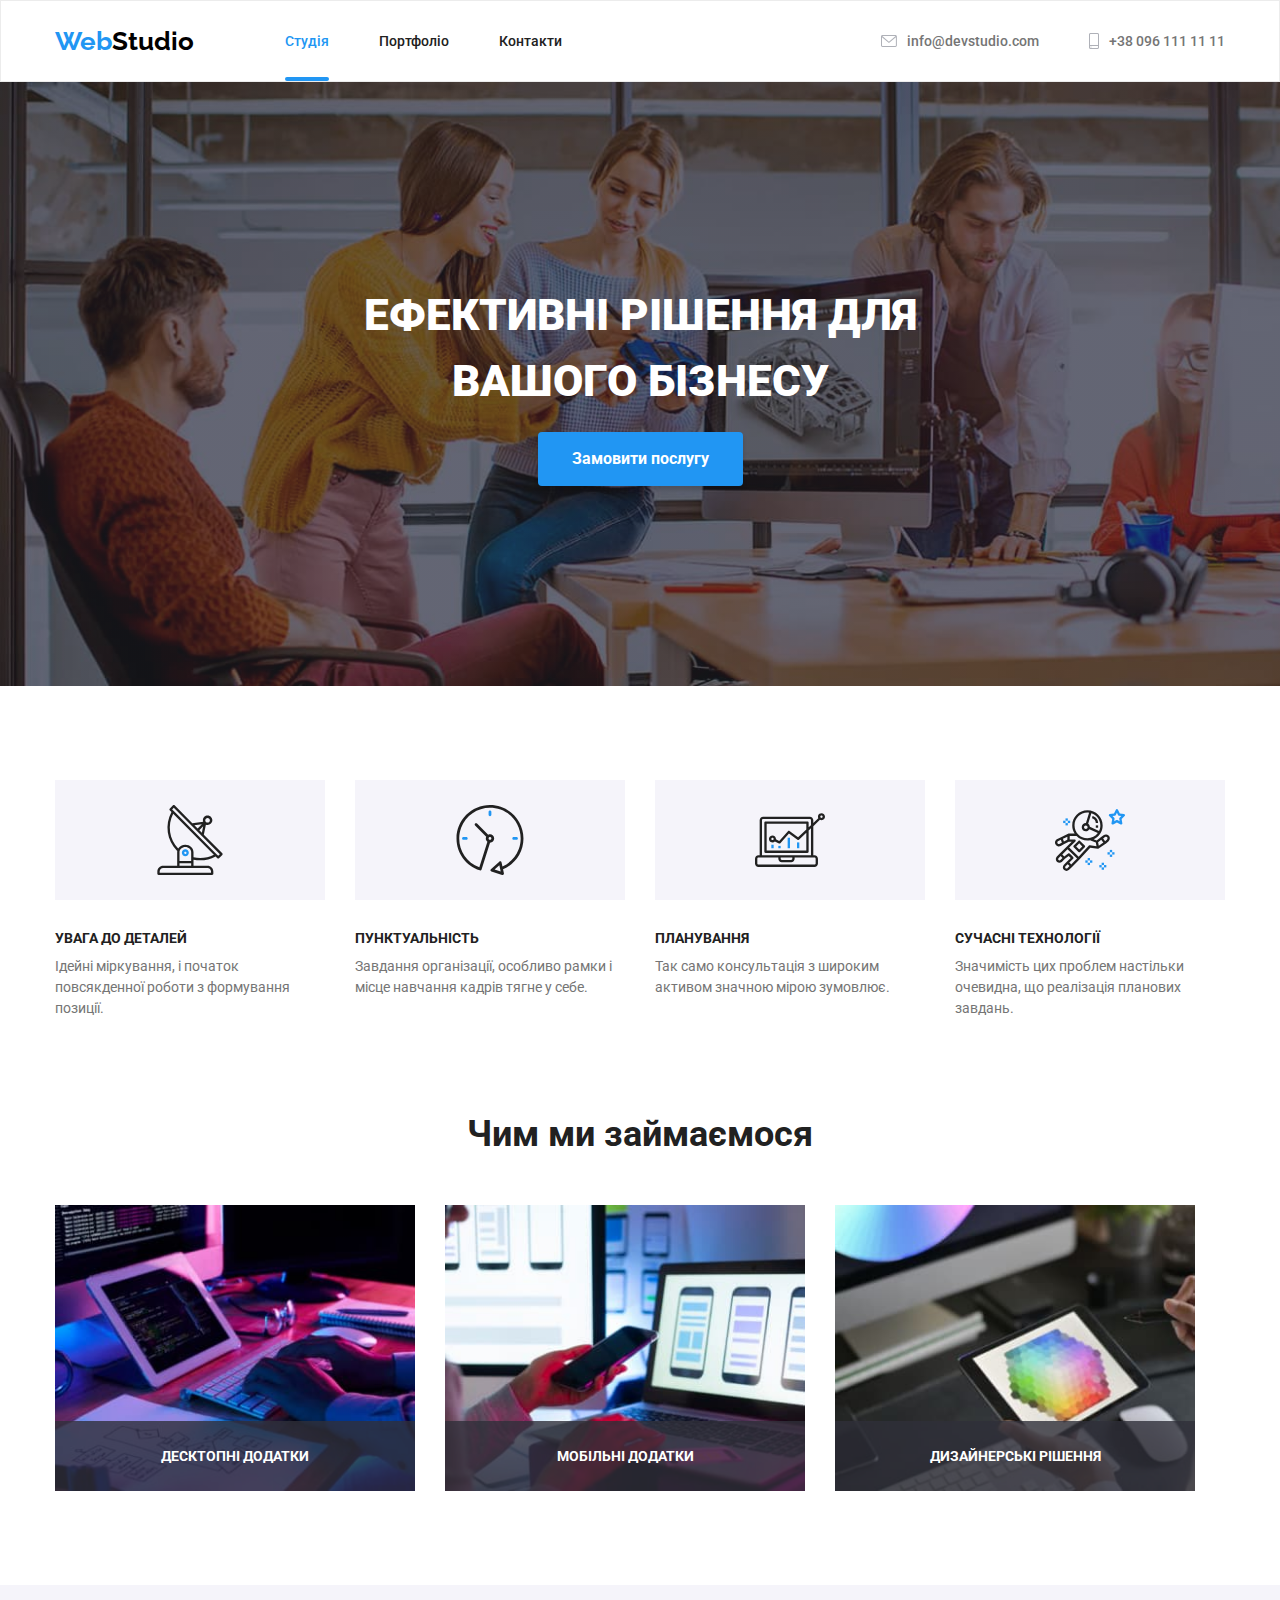
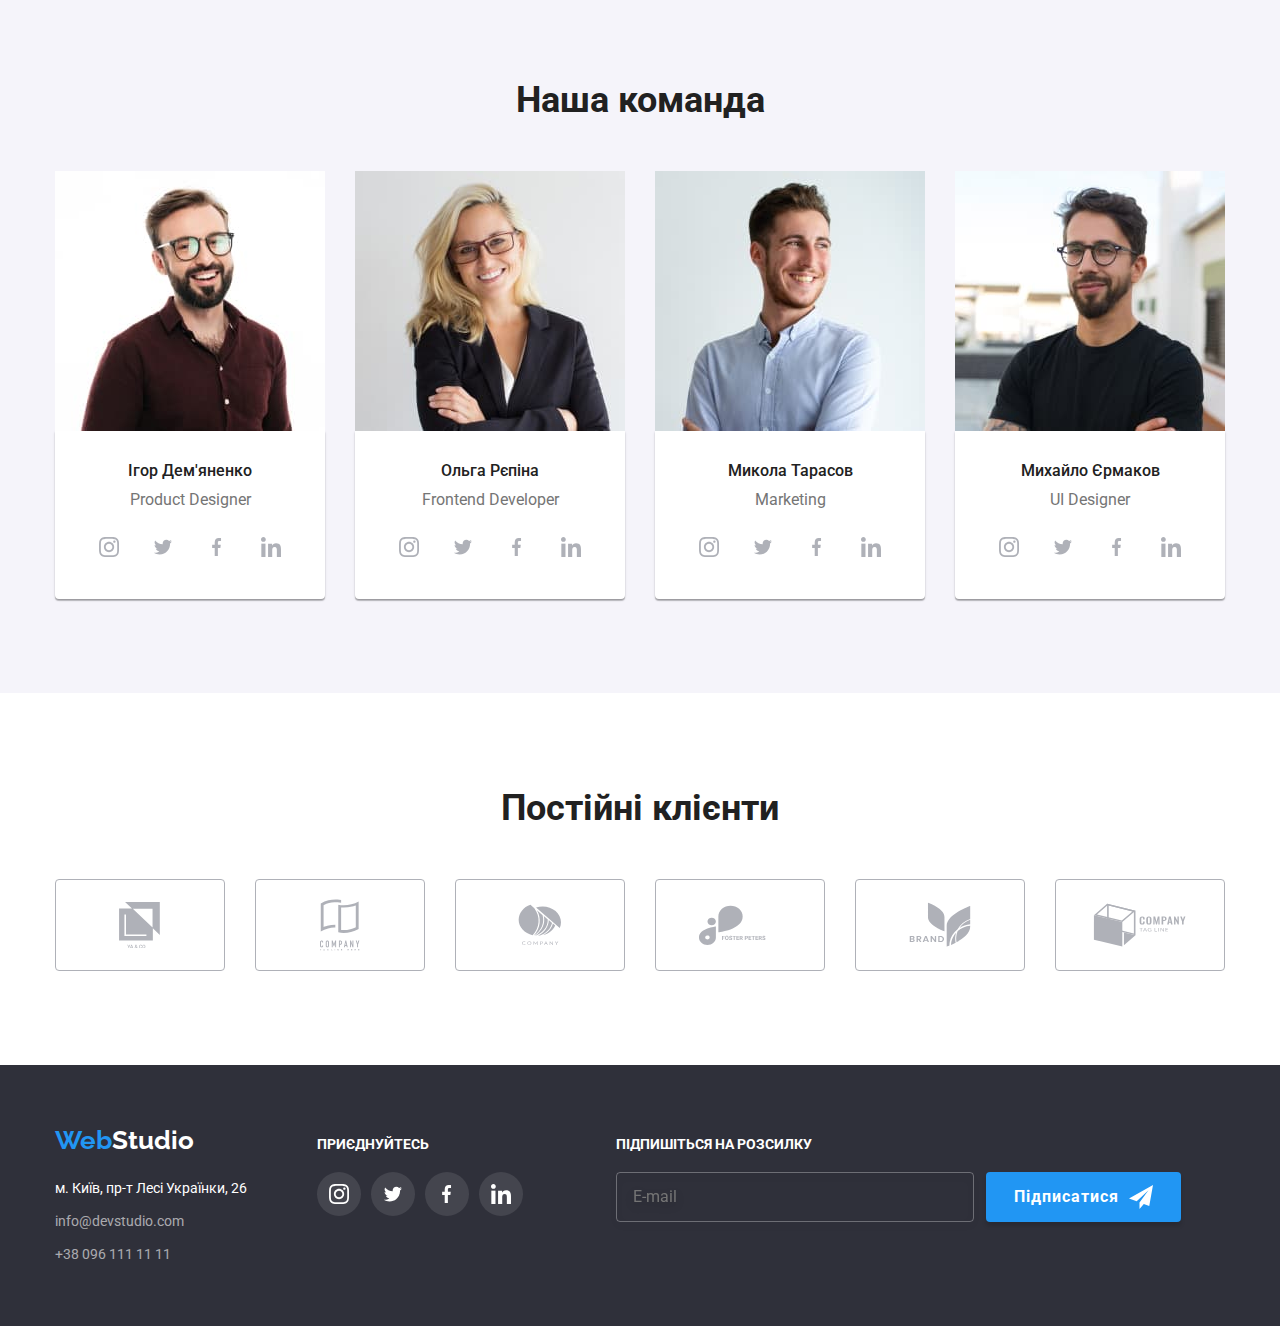
==== commit ba8d47eb: "/" ====
--- a/index.html
+++ b/index.html
@@ -441,6 +441,28 @@
             </li>
           </ul>
         </div>
+        <div class="foot-form-container">
+          <p class="form-p p-utility">Підпишіться на розсилку</p>
+          <div class="foot-form-div">
+            <form class="foot-form">
+              <label for="" class="field-foot">
+                <input
+                  class="foot-input"
+                  type="mail"
+                  name="foot-email"
+                  placeholder="E-mail"
+                  autocomplete="on"
+                />
+              </label>
+            </form>
+            <button class="foot-submit" type="submit">
+              Підписатися
+              <svg class="icon-send" width="24px" height="24px">
+                <use href="./images/sprite.svg#icon-send"></use>
+              </svg>
+            </button>
+          </div>
+        </div>
       </div>
     </footer>
     <div class="backdrop is-hidden" data-modal>
@@ -450,6 +472,60 @@
             <use href="./images/sprite.svg#icon-chrest"></use>
           </svg>
         </button>
+        <h2 class="modal-h h-utility">Залиште свої дані, ми вам передзвонимо</h2>
+        <form class="form">
+          <label class="form-label">
+            <span class="label-text">Ім'я</span>
+            <input class="form-input in" type="text" name="name" autocomplete="on" />
+            <svg class="form-icons man" width="12px" height="12px">
+              <use href="./images/sprite.svg#icon-man"></use>
+            </svg>
+          </label>
+
+          <label class="form-label">
+            <span class="label-text">Телефон</span>
+            <input class="form-input in" type="tel" name="telephone" autocomplete="on" />
+            <svg class="form-icons tel" width="13px" height="13px">
+              <use href="./images/sprite.svg#icon-tel"></use>
+            </svg>
+          </label>
+
+          <label class="form-label">
+            <span class="label-text">Пошта</span>
+            <input class="form-input in" type="mail" name="email" autocomplete="on" />
+            <svg class="form-icons conv" width="15px" height="12px">
+              <use href="./images/sprite.svg#icon-form-conert"></use>
+            </svg>
+          </label>
+
+          <label class="form-label comment">
+            <span class="label-text">Коментар</span>
+            <textarea
+              class="form-input ta"
+              name="comment"
+              cols="30"
+              rows="7"
+              placeholder="Введіть текст"
+              autocomplete="off"
+            ></textarea>
+          </label>
+
+          <div class="policy-container">
+            <label class="form-label policy-label">
+              <input class="policy-checkbox" type="checkbox" name="policy" />
+              <svg class="custom-checkbox" width="16px" height="15px">
+                <use href="./images/sprite.svg#icon-checkbox"></use>
+              </svg>
+              <span class="policy-text">
+                Погоджуюся з розсилкою та приймаю <a class="policy-link" href="#">Умови договору</a>
+              </span>
+            </label>
+          </div>
+
+          <div class="submit-div">
+            <button class="form-submit" type="submit">Відправити</button>
+          </div>
+        </form>
       </div>
     </div>
     <script src="./js/modal.js"></script>
--- a/css/styles.css
+++ b/css/styles.css
@@ -1,842 +1,1105 @@
-:root{
-    --domain-text-color: #212121;
-    --hover-color: #2196F3;
-    --button-hover: #188CE8;
-    --p-color: #757575;
-    --default-color: #FFFFFF;
-    --button-bgc: #F5F4FA;
-    --black: #000000;
-    --background-big: #2F303A;
-    --sgv-icon-color: #AFB1B8;
-    --border-color: #ECECEC;
-    --card-set-gap: 30px;
-    --card-text-lrpad: 24px;
-    --card-text-btpad: 20px;
-    --foot-svg-background: rgba(255, 255, 255, 0.1);
-    --cubic: cubic-bezier(0.4, 0, 0.2, 1);
+:root {
+  --domain-text-color: #212121;
+  --hover-color: #2196f3;
+  --button-hover: #188ce8;
+  --p-color: #757575;
+  --default-color: #ffffff;
+  --button-bgc: #f5f4fa;
+  --black: #000000;
+  --background-big: #2f303a;
+  --sgv-icon-color: #afb1b8;
+  --border-color: #ececec;
+  --card-set-gap: 30px;
+  --card-text-lrpad: 24px;
+  --card-text-btpad: 20px;
+  --foot-svg-background: rgba(255, 255, 255, 0.1);
+  --cubic: cubic-bezier(0.4, 0, 0.2, 1);
 }
 
 /* Утіліти */
 
-.ul-utility{
-    margin-top: 0;
-    margin-bottom: 0;
-}
-
-.h-utility{
-    margin-top: 0;
-    margin-bottom: 0;
-}
-
-.p-utility{
-    margin-top: 0;
-    margin-bottom: 0;
-}
-
-.img-utility{
-    display: block;
+.ul-utility {
+  margin-top: 0;
+  margin-bottom: 0;
+}
+
+.h-utility {
+  margin-top: 0;
+  margin-bottom: 0;
+}
+
+.p-utility {
+  margin-top: 0;
+  margin-bottom: 0;
+}
+
+.img-utility {
+  display: block;
 }
 
 .visually-hidden {
-    position: absolute;
-    white-space: nowrap;
-    width: 1px;
-    height: 1px;
-    overflow: hidden;
-    border: 0;
-    padding: 0;
-    clip: rect(0 0 0 0);
-    clip-path: inset(50%);
-    margin: -1px;
+  position: absolute;
+  white-space: nowrap;
+  width: 1px;
+  height: 1px;
+  overflow: hidden;
+  border: 0;
+  padding: 0;
+  clip: rect(0 0 0 0);
+  clip-path: inset(50%);
+  margin: -1px;
 }
 
 html {
-    box-sizing: border-box;
+  box-sizing: border-box;
 }
 
 *,
 *::before *::after {
-    box-sizing: inherit;
-}
-
-button{
-    font-family: inherit;
-    cursor: pointer;
-    user-select: none;
+  box-sizing: inherit;
+}
+
+button {
+  font-family: inherit;
+  cursor: pointer;
+  user-select: none;
 }
 
 /* Body */
-body{
-    font-family: Roboto, sans-serif;
-    color: var(--domain-text-color);
-}
-
-li{
-    list-style-type: none;
-}
-
-ul{
-    margin-left: 0;
-    padding-left: 0;
-}
-
-img{
-    display: block;
-    max-width: 100%;
-    height: auto;
-}
-
-.container{
-    width: 1200px;
-    padding: 0 15px;
-    margin-left: auto;
-    margin-right: auto;
-    padding-left: 15px;
-    padding-right: 15px;
-}
-
-.section{
-    padding-top: 94px;
-    padding-bottom: 94px;
-}
-
-.header-{
-    border: 1px solid var(--border-color);
-}
-
-.header-container{
-    display: flex;
+body {
+  font-family: Roboto, sans-serif;
+  color: var(--domain-text-color);
+}
+
+li {
+  list-style-type: none;
+}
+
+ul {
+  margin-left: 0;
+  padding-left: 0;
+}
+
+img {
+  display: block;
+  max-width: 100%;
+  height: auto;
+}
+
+.container {
+  width: 1200px;
+  padding: 0 15px;
+  margin-left: auto;
+  margin-right: auto;
+  padding-left: 15px;
+  padding-right: 15px;
+}
+
+.section {
+  padding-top: 94px;
+  padding-bottom: 94px;
+}
+
+.header- {
+  border: 1px solid var(--border-color);
+}
+
+.header-container {
+  display: flex;
 }
 
 /* Navigation  */
-.nav{
-    display: flex;
-    text-align: center;
-    margin-right: 0;
-    height: 80px;
-    align-items: center;
-}
-
-.nav-main{
-    font-family: Raleway, sans-serif;
-    font-weight: 700;
-    font-size: 26px;
-    line-height: calc(31/26);
-    color: var(--hover-color);
-    text-decoration: none;
-    margin-right: 91px;
-    margin-left: auto;
-    align-items: center;    
-}
-
-.text-studio{
-    color: var(--black);
-}
-
-.foot-studio{
-    color: var(--default-color);
-}
-
-.nav-list{
-    display: flex;
-    align-items: center;
-}
-
-.nav-list .item{
-    margin-left: 50px;
-}
-
-.nav-list .item:first-child{
-    margin-left: 0;
-}
-
-.nav .link{
-    position: relative;
-
-    text-decoration: none;
-    font-weight: 500;
-    font-size: 14px;
-    line-height: calc(16/14);
-    color: var(--domain-text-color);
-
-    transition: color 250ms var(--cubic);
-}
-
-.active-link{
-    position: relative;
-
-    color: var(--hover-color);
-    text-decoration: none;
-    font-weight: 500;
-    font-size: 14px;
-    line-height: calc(16/14);
-}
-
-.active-link::after{
-    content: '';
-
-    position: absolute;
-    bottom: -32.6px;
-
-    width: 100%;
-    height: 4px;
-    display: block;
-    
-    border-radius: 2px;
-    background-color: var(--hover-color);
+.nav {
+  display: flex;
+  text-align: center;
+  margin-right: 0;
+  height: 80px;
+  align-items: center;
+}
+
+.nav-main {
+  font-family: Raleway, sans-serif;
+  font-weight: 700;
+  font-size: 26px;
+  line-height: calc(31 / 26);
+  color: var(--hover-color);
+  text-decoration: none;
+  margin-right: 91px;
+  margin-left: auto;
+  align-items: center;
+}
+
+.text-studio {
+  color: var(--black);
+}
+
+.foot-studio {
+  color: var(--default-color);
+}
+
+.nav-list {
+  display: flex;
+  align-items: center;
+}
+
+.nav-list .item {
+  margin-left: 50px;
+}
+
+.nav-list .item:first-child {
+  margin-left: 0;
+}
+
+.nav .link {
+  position: relative;
+
+  text-decoration: none;
+  font-weight: 500;
+  font-size: 14px;
+  line-height: calc(16 / 14);
+  color: var(--domain-text-color);
+
+  transition: color 250ms var(--cubic);
+}
+
+.active-link {
+  position: relative;
+
+  color: var(--hover-color);
+  text-decoration: none;
+  font-weight: 500;
+  font-size: 14px;
+  line-height: calc(16 / 14);
+}
+
+.active-link::after {
+  content: '';
+
+  position: absolute;
+  bottom: -32.6px;
+
+  width: 100%;
+  height: 4px;
+  display: block;
+
+  border-radius: 2px;
+  background-color: var(--hover-color);
 }
 
 .nav .link:hover,
-.nav .link:focus{
-    color: var(--hover-color);
-}
-
-.nav .link::after{
-    content: '';
-
-    position: absolute;
-    bottom: -32.6px;
-
-    width: 100%;
-    height: 4px;
-    display: block;
-
-    border-radius: 2px;
-    background-color: var(--hover-color);
-    transform: scale(0);
-
-    transition: transform 250ms var(--cubic);
-}
-
-.nav .link:hover::after, .nav .link:focus::after{
-    transform: scale(1);
-}
-
-.down{
-    display: flex;
-    margin-left: auto;
-    align-items: center;    
-}
-
-.down .item:not(:first-child){
-    margin-left: 50px;
-}
-
-.header-contacts{
-    display: flex;
-    align-items: center;
-    font-weight: 500;
-    font-size: 14px;
-    line-height: calc(16/14);
-    color: var(--p-color);
-    text-decoration: none;
-    fill: var(--sgv-icon-color);
-
-    transition: color 250ms var(--cubic), fill 250ms var(--cubic);
+.nav .link:focus {
+  color: var(--hover-color);
+}
+
+.nav .link::after {
+  content: '';
+
+  position: absolute;
+  bottom: -32.6px;
+
+  width: 100%;
+  height: 4px;
+  display: block;
+
+  border-radius: 2px;
+  background-color: var(--hover-color);
+  transform: scale(0);
+
+  transition: transform 250ms var(--cubic);
+}
+
+.nav .link:hover::after,
+.nav .link:focus::after {
+  transform: scale(1);
+}
+
+.down {
+  display: flex;
+  margin-left: auto;
+  align-items: center;
+}
+
+.down .item:not(:first-child) {
+  margin-left: 50px;
+}
+
+.header-contacts {
+  display: flex;
+  align-items: center;
+  font-weight: 500;
+  font-size: 14px;
+  line-height: calc(16 / 14);
+  color: var(--p-color);
+  text-decoration: none;
+  fill: var(--sgv-icon-color);
+
+  transition: color 250ms var(--cubic), fill 250ms var(--cubic);
 }
 
 .header-contacts:hover,
-.header-contacts:focus{
-    color: var(--hover-color);
-    fill: var(--hover-color);
-}
-
-.icon-convert{
-    display: inline-block;
-    margin-right: 10px;
-}
-
-.icon-smartphone{
-    display: inline-block;
-    margin-right: 10px;
+.header-contacts:focus {
+  color: var(--hover-color);
+  fill: var(--hover-color);
+}
+
+.icon-convert {
+  display: inline-block;
+  margin-right: 10px;
+}
+
+.icon-smartphone {
+  display: inline-block;
+  margin-right: 10px;
 }
 
 .solution-sec {
-    background-color: var(--background-big);
-    align-items: center;
-    padding-top: 200px;
-    padding-bottom: 200px;
-    margin: 0 auto;
-    max-width: 1600px;
-
-    background-image: linear-gradient(
-        to right, 
-        rgba(47, 48, 58, 0.4), 
-        rgba(47, 48, 58, 0.4)
-        ), url('../images/img14.jpg');
-    background-size: cover;
-    background-repeat: no-repeat;
-}
-
-.main-text{
-    width: 696px;
-    height: 120px;
-
-    font-weight: 900;
-    font-size: 44px;
-    line-height: calc(60/40);
-    color: var(--default-color);
-    text-transform: uppercase;
-    margin-right: auto;
-    margin-left: auto;
-    text-align: center;
-    margin-bottom: 30px;
-    margin-top: 0;
-}
-
-.button-order{
-    display: block;
-    font-weight: 700;
-    font-size: 16px;
-    line-height: calc(30/16);
-    color: var(--default-color);
-    background-color: var(--hover-color);
-    box-shadow: 0px 4px 4px rgba(0, 0, 0, 0.15);
-    border-radius: 4px;
-    border-color: transparent;
-    text-align: center;
-    margin-right: auto;
-    margin-left: auto;
-    padding-left: 32px;
-    padding-right: 32px;
-    padding-top: 10px;
-    padding-bottom: 10px;
-
-    transition: background-color 250ms var(--cubic);
+  background-color: var(--background-big);
+  align-items: center;
+  padding-top: 200px;
+  padding-bottom: 200px;
+  margin: 0 auto;
+  max-width: 1600px;
+
+  background-image: linear-gradient(to right, rgba(47, 48, 58, 0.4), rgba(47, 48, 58, 0.4)),
+    url('../images/img14.jpg');
+  background-size: cover;
+  background-repeat: no-repeat;
+}
+
+.main-text {
+  width: 696px;
+  height: 120px;
+
+  font-weight: 900;
+  font-size: 44px;
+  line-height: calc(60 / 40);
+  color: var(--default-color);
+  text-transform: uppercase;
+  margin-right: auto;
+  margin-left: auto;
+  text-align: center;
+  margin-bottom: 30px;
+  margin-top: 0;
+}
+
+.button-order {
+  display: block;
+  font-weight: 700;
+  font-size: 16px;
+  line-height: calc(30 / 16);
+  color: var(--default-color);
+  background-color: var(--hover-color);
+  box-shadow: 0px 4px 4px rgba(0, 0, 0, 0.15);
+  border-radius: 4px;
+  border-color: transparent;
+  text-align: center;
+  margin-right: auto;
+  margin-left: auto;
+  padding-left: 32px;
+  padding-right: 32px;
+  padding-top: 10px;
+  padding-bottom: 10px;
+
+  transition: background-color 250ms var(--cubic);
 }
 
 .button-order:hover,
-.button-order:focus{
-    background-color: var(--button-hover);
-}
-
-.features-section{
-    
-}
-
-.features-ul{
-    display: flex;
-    margin-right: auto;
-    margin-left: auto;
-}
-
-.features-ul .item::before{
-    content: '';
-
-    width: 270px;
-    height: 120px;
-
-    display: block;
-    background-color: var(--button-bgc);
-    margin-bottom: 30px;
-}
-
-.icon::before{
-    background-repeat: no-repeat;
-    background-position: center;
-}
-
-.plate::before{
-    background-image: url('../images/plate.svg');
-}
-
-.clock::before{
-    background-image: url('../images/clock.svg');
-}
-
-.computer::before{
-    background-image: url('../images/computer.svg');
-}
-
-.space::before{
-    background-image: url('../images/space.svg');
-}
-
-.features-ul .item{
-    width: 270px;
-}
-
-.features-ul .item:not(:nth-child(4n)){
-    margin-right: 30px;
-}
-
-.features-h{
-    font-weight: 700;
-    font-size: 14px;
-    line-height: calc(16/14);
-    text-transform: uppercase;
-    margin-bottom: 10px;
+.button-order:focus {
+  background-color: var(--button-hover);
+}
+
+.features-section {
+}
+
+.features-ul {
+  display: flex;
+  margin-right: auto;
+  margin-left: auto;
+}
+
+.features-ul .item::before {
+  content: '';
+
+  width: 270px;
+  height: 120px;
+
+  display: block;
+  background-color: var(--button-bgc);
+  margin-bottom: 30px;
+}
+
+.icon::before {
+  background-repeat: no-repeat;
+  background-position: center;
+}
+
+.plate::before {
+  background-image: url('../images/plate.svg');
+}
+
+.clock::before {
+  background-image: url('../images/clock.svg');
+}
+
+.computer::before {
+  background-image: url('../images/computer.svg');
+}
+
+.space::before {
+  background-image: url('../images/space.svg');
+}
+
+.features-ul .item {
+  width: 270px;
+}
+
+.features-ul .item:not(:nth-child(4n)) {
+  margin-right: 30px;
+}
+
+.features-h {
+  font-weight: 700;
+  font-size: 14px;
+  line-height: calc(16 / 14);
+  text-transform: uppercase;
+  margin-bottom: 10px;
 }
 
 .features-p {
-    font-size: 14px;
-    line-height: calc(21/14);
-    color: var(--p-color);
-}
-
-.speciality-sec{
-    padding-top: 0;
-}
-
-.speciality{
-    font-weight: 700;
-    font-size: 36px;
-    line-height: calc(42/36);
-    text-align: center;
-    margin-right: auto;
-    margin-left: auto;
-    margin-bottom: 50px;
-}
-
-.speciality-ul{
-    display: flex;
-}
-
-
-.speciality-ul .item:not(:nth-child(3n)){
-    margin-right: 30px;
-}
-
-.speciality-card{
-    position: relative;
-}
-
-.speciality-card-text{
-    text-align: center;
-    background-color: rgba(47, 48, 58, 0.8);
-    padding-top: 27px;
-    padding-bottom: 27px;
-
-    position: absolute;
-    width: 100%;
-    top: 100%;
-    transform: translate(0, -100%);
-}
-
-.card-p{
-    font-weight: 700;
-    font-size: 14px;
-    line-height: calc(16/14);
-    color: var(--default-color);
-    text-transform: uppercase;
+  font-size: 14px;
+  line-height: calc(21 / 14);
+  color: var(--p-color);
+}
+
+.speciality-sec {
+  padding-top: 0;
+}
+
+.speciality {
+  font-weight: 700;
+  font-size: 36px;
+  line-height: calc(42 / 36);
+  text-align: center;
+  margin-right: auto;
+  margin-left: auto;
+  margin-bottom: 50px;
+}
+
+.speciality-ul {
+  display: flex;
+}
+
+.speciality-ul .item:not(:nth-child(3n)) {
+  margin-right: 30px;
+}
+
+.speciality-card {
+  position: relative;
+}
+
+.speciality-card-text {
+  text-align: center;
+  background-color: rgba(47, 48, 58, 0.8);
+  padding-top: 27px;
+  padding-bottom: 27px;
+
+  position: absolute;
+  width: 100%;
+  top: 100%;
+  transform: translate(0, -100%);
+}
+
+.card-p {
+  font-weight: 700;
+  font-size: 14px;
+  line-height: calc(16 / 14);
+  color: var(--default-color);
+  text-transform: uppercase;
 }
 
 .team-sec {
-    background-color: var(--button-bgc);
-}
-
-.team-text{
-    font-size: 36px;
-    line-height: calc(42/36);
-    text-align: center;
-    margin-bottom: 50px;
-}
-
-.team-ul{
-    display: flex;
-}
-
-
-.team-ul > .item:not(:nth-child(4n)){
-    margin-right: 30px;
-}
-
-.studio-div{
-    box-shadow: 0px 1px 3px rgba(0, 0, 0, 0.12), 0px 1px 1px rgba(0, 0, 0, 0.14), 0px 2px 1px rgba(0, 0, 0, 0.2);
-    border-radius: 0px 0px 4px 4px;
-    background-color: #fff;
-    padding-top: 30px;
-    padding-bottom: 30px;
-}
-
-.team-names{
-    font-weight: 500;
-    font-size: 16px;
-    line-height: calc(19/16);
-    margin-bottom: 10px;
-    text-align: center;
-}
-
-.team-job{
-    font-size: 16px;
-    line-height: calc(19/16);
-    color: var(--p-color);
-    font-weight: 400;
-    text-align: center;
-    margin-bottom: 16px;
-}
-
-
-.svg-ul{
-    display: flex;
-    justify-content: center;
-}
-
-.svg-ul .item{
-    height: 44px;
-    width: 44px;
-}
-
-.svg-ul .item:not(:last-child){
-    margin-right: 10px;
-}
-
-.svg-link{
-    height: 44px;
-    width: 44px;
-
-    display: flex;
-    border-radius: 50%;
-    align-items: center;
-    justify-content: center;
-    fill: var(--sgv-icon-color);
-
-    transition: background-color 250ms var(--cubic), fill 250ms var(--cubic);
-}
-
-.svg-link:hover, .svg-link:focus{
-    background-color: var(--hover-color);
-    fill: var(--default-color);
-}
-
-.clients-sec{
-
-}
-
-.clients-text{
-    text-align: center;
-    font-size: 36px;
-    line-height: calc(42/36);
-    margin-right: auto;
-    margin-left: auto;
-    margin-bottom: 50px;
-}
-
-.clients-ul{
-    display: flex;
-}
-
-.clients-ul .item{
-    width: calc((100% - 150px ) / 6 );
-}
-
-.clients-ul .item:not(:last-child){
-    margin-right: 30px;
-}
-
-.companies-div{
-    height: 92px;
-}
-
-.clients-link{
-    display: flex;
-    justify-content: center;
-    align-items: center;
-    height: 92px;
-    fill: var(--sgv-icon-color);
-    border: 1px solid var(--sgv-icon-color);
-    border-radius: 4px;
-    transition: border-color 250ms var(--cubic), fill 250ms var(--cubic);
-}
-
-.clients-link:hover, .clients-link:focus{
-    border-color: var(--hover-color);
-    fill: var(--hover-color);
-}
-
-.clients-svg{
-
+  background-color: var(--button-bgc);
+}
+
+.team-text {
+  font-size: 36px;
+  line-height: calc(42 / 36);
+  text-align: center;
+  margin-bottom: 50px;
+}
+
+.team-ul {
+  display: flex;
+}
+
+.team-ul > .item:not(:nth-child(4n)) {
+  margin-right: 30px;
+}
+
+.studio-div {
+  box-shadow: 0px 1px 3px rgba(0, 0, 0, 0.12), 0px 1px 1px rgba(0, 0, 0, 0.14),
+    0px 2px 1px rgba(0, 0, 0, 0.2);
+  border-radius: 0px 0px 4px 4px;
+  background-color: #fff;
+  padding-top: 30px;
+  padding-bottom: 30px;
+}
+
+.team-names {
+  font-weight: 500;
+  font-size: 16px;
+  line-height: calc(19 / 16);
+  margin-bottom: 10px;
+  text-align: center;
+}
+
+.team-job {
+  font-size: 16px;
+  line-height: calc(19 / 16);
+  color: var(--p-color);
+  font-weight: 400;
+  text-align: center;
+  margin-bottom: 16px;
+}
+
+.svg-ul {
+  display: flex;
+  justify-content: center;
+}
+
+.svg-ul .item {
+  height: 44px;
+  width: 44px;
+}
+
+.svg-ul .item:not(:last-child) {
+  margin-right: 10px;
+}
+
+.svg-link {
+  height: 44px;
+  width: 44px;
+
+  display: flex;
+  border-radius: 50%;
+  align-items: center;
+  justify-content: center;
+  fill: var(--sgv-icon-color);
+
+  transition: background-color 250ms var(--cubic), fill 250ms var(--cubic);
+}
+
+.svg-link:hover,
+.svg-link:focus {
+  background-color: var(--hover-color);
+  fill: var(--default-color);
+}
+
+.clients-sec {
+}
+
+.clients-text {
+  text-align: center;
+  font-size: 36px;
+  line-height: calc(42 / 36);
+  margin-right: auto;
+  margin-left: auto;
+  margin-bottom: 50px;
+}
+
+.clients-ul {
+  display: flex;
+}
+
+.clients-ul .item {
+  width: calc((100% - 150px) / 6);
+}
+
+.clients-ul .item:not(:last-child) {
+  margin-right: 30px;
+}
+
+.companies-div {
+  height: 92px;
+}
+
+.clients-link {
+  display: flex;
+  justify-content: center;
+  align-items: center;
+  height: 92px;
+  fill: var(--sgv-icon-color);
+  border: 1px solid var(--sgv-icon-color);
+  border-radius: 4px;
+  transition: border-color 250ms var(--cubic), fill 250ms var(--cubic);
+}
+
+.clients-link:hover,
+.clients-link:focus {
+  border-color: var(--hover-color);
+  fill: var(--hover-color);
+}
+
+.clients-svg {
 }
 
 /* Portfolio */
-.portfolio-buttons{
-    display: flex;
-    margin-bottom: 50px;
-    justify-content: center;
-}
-
-.portfolio-buttons .item:not(:last-child){
-    margin-right: 8px;
-}
-
-.portfolio-button{
-    font-weight: 500;
-    font-size: 16px;
-    line-height: calc(26/16);
-    font-family: inherit;
-    text-align: center;
-    background-color: var(--button-bgc);
-    border-radius: 4px;
-    border-color: transparent;
-    padding-top: 6px;
-    padding-bottom: 6px;
-    padding-right: 22px;
-    padding-left: 22px;
-
-    transition: background-color 250ms var(--cubic), color 250ms var(--cubic), box-shadow 250ms var(--cubic);
+.portfolio-buttons {
+  display: flex;
+  margin-bottom: 50px;
+  justify-content: center;
+}
+
+.portfolio-buttons .item:not(:last-child) {
+  margin-right: 8px;
+}
+
+.portfolio-button {
+  font-weight: 500;
+  font-size: 16px;
+  line-height: calc(26 / 16);
+  font-family: inherit;
+  text-align: center;
+  background-color: var(--button-bgc);
+  border-radius: 4px;
+  border-color: transparent;
+  padding-top: 6px;
+  padding-bottom: 6px;
+  padding-right: 22px;
+  padding-left: 22px;
+
+  transition: background-color 250ms var(--cubic), color 250ms var(--cubic),
+    box-shadow 250ms var(--cubic);
 }
 
 .portfolio-button:hover,
-.portfolio-button:focus{
-    background-color: var(--hover-color);
-    color: var(--default-color);
-    box-shadow: 0px 3px 1px rgba(0, 0, 0, 0.1), 0px 1px 2px rgba(0, 0, 0, 0.08), 0px 2px 2px rgba(0, 0, 0, 0.12);
-}
-
-.portfolio-table{
-    display: flex;
-    flex-wrap: wrap;
-    margin-right: calc(-1 * var(--card-set-gap));
-    margin-bottom: calc(-1 * var(--card-set-gap));
-}
-
-
-.portfolio-table .item{
-    flex-basis: calc(100% / 3 - var(--card-set-gap));
-    margin-right: var(--card-set-gap);
-    margin-bottom: var(--card-set-gap);
-}
-
-.table-div{
-
-}
-
-.table-img{
-    margin-bottom: 20px;
-}
-
-.portfolio-link{
-    text-decoration: none;
-    color: var(--domain-text-color);
-    display: block;
-    transition: box-shadow 250ms var(--cubic);
-}
-
-.portfolio-link:hover, .portfolio-link:focus{
-    box-shadow: 0px 1px 1px rgba(0, 0, 0, 0.12), 0px 4px 4px rgba(0, 0, 0, 0.06), 1px 4px 6px rgba(0, 0, 0, 0.16);
-}
-
-.card-thumb{
-    position: relative;
-    overflow: hidden;
-}
-
-.portfolio-img{
-    
-}
-
-.card-overlay{
-    position: absolute;
-    top: 0;
-    left: 0;
-
-    width: 100%;
-    height: 100%;
-    
-    background-color: rgba(33, 150, 243, 0.9);
-    transform: translateY(101%);
-
-    transition: transform 250ms var(--cubic);
-}
-
-.portfolio-link:hover .card-overlay, .portfolio-link:focus .card-overlay{
-    transform: translate(0);
-}
-
-.overlay-text{
-    padding: 63px 24px;
-    font-weight: 400;
-    font-size: 18px;
-    line-height: calc(28/18);
-    color: var(--default-color);
-}
-
-.card-text{
-    padding-left: var(--card-text-lrpad);
-    padding-right: var(--card-text-lrpad);
-    padding-bottom: var(--card-text-btpad);
-    padding-top: var(--card-text-btpad);
-    border: 1px solid #EEEEEE;
-    border-top: none;
-}
-
-.portfolio-text{
-    font-weight: 700;
-    font-size: 18px;
-    line-height: calc(36/18);
-    margin-bottom: 4px;
-}
-
-.portfolio-p{
-    font-size: 16px;
-    line-height: calc(30/16);
-    color: var(--p-color);
-}
-
+.portfolio-button:focus {
+  background-color: var(--hover-color);
+  color: var(--default-color);
+  box-shadow: 0px 3px 1px rgba(0, 0, 0, 0.1), 0px 1px 2px rgba(0, 0, 0, 0.08),
+    0px 2px 2px rgba(0, 0, 0, 0.12);
+}
+
+.portfolio-table {
+  display: flex;
+  flex-wrap: wrap;
+  margin-right: calc(-1 * var(--card-set-gap));
+  margin-bottom: calc(-1 * var(--card-set-gap));
+}
+
+.portfolio-table .item {
+  flex-basis: calc(100% / 3 - var(--card-set-gap));
+  margin-right: var(--card-set-gap);
+  margin-bottom: var(--card-set-gap);
+}
+
+.table-div {
+}
+
+.table-img {
+  margin-bottom: 20px;
+}
+
+.portfolio-link {
+  text-decoration: none;
+  color: var(--domain-text-color);
+  display: block;
+  transition: box-shadow 250ms var(--cubic);
+}
+
+.portfolio-link:hover,
+.portfolio-link:focus {
+  box-shadow: 0px 1px 1px rgba(0, 0, 0, 0.12), 0px 4px 4px rgba(0, 0, 0, 0.06),
+    1px 4px 6px rgba(0, 0, 0, 0.16);
+}
+
+.card-thumb {
+  position: relative;
+  overflow: hidden;
+}
+
+.portfolio-img {
+}
+
+.card-overlay {
+  position: absolute;
+  top: 0;
+  left: 0;
+
+  width: 100%;
+  height: 100%;
+
+  background-color: rgba(33, 150, 243, 0.9);
+  transform: translateY(101%);
+
+  transition: transform 250ms var(--cubic);
+}
+
+.portfolio-link:hover .card-overlay,
+.portfolio-link:focus .card-overlay {
+  transform: translate(0);
+}
+
+.overlay-text {
+  padding: 63px 24px;
+  font-weight: 400;
+  font-size: 18px;
+  line-height: calc(28 / 18);
+  color: var(--default-color);
+}
+
+.card-text {
+  padding-left: var(--card-text-lrpad);
+  padding-right: var(--card-text-lrpad);
+  padding-bottom: var(--card-text-btpad);
+  padding-top: var(--card-text-btpad);
+  border: 1px solid #eeeeee;
+  border-top: none;
+}
+
+.portfolio-text {
+  font-weight: 700;
+  font-size: 18px;
+  line-height: calc(36 / 18);
+  margin-bottom: 4px;
+}
+
+.portfolio-p {
+  font-size: 16px;
+  line-height: calc(30 / 16);
+  color: var(--p-color);
+}
 
 /* FOOTER */
 
-.footer-adress{
-    font-size: 14px;
-    line-height: calc(24/14);
-    color: var(--default-color);
-    text-decoration: none;
-
-    transition: color 250ms var(--cubic);
+.footer-adress {
+  font-size: 14px;
+  line-height: calc(24 / 14);
+  color: var(--default-color);
+  text-decoration: none;
+
+  transition: color 250ms var(--cubic);
 }
 
 .footer-adress:hover,
-.footer-adress:focus{
-    color: var(--hover-color);
-}
-
-.footer-contacts{
-    font-size: 14px;
-    line-height: calc(24/14);
-    color: rgba(255, 255, 255, 0.6);
-    text-decoration: none;
-
-    transition: color 250ms var(--cubic);
+.footer-adress:focus {
+  color: var(--hover-color);
+}
+
+.footer-contacts {
+  font-size: 14px;
+  line-height: calc(24 / 14);
+  color: rgba(255, 255, 255, 0.6);
+  text-decoration: none;
+
+  transition: color 250ms var(--cubic);
 }
 
 .footer-contacts:hover,
-.footer-contacts:focus{
-    color: var(--hover-color);
-}
-
-.foot{
-    padding-top: 60px;
-    padding-bottom: 60px;
-    background-color: var(--background-big);
-}
-
-.foot-div{
-    display: flex;
-    align-items: baseline;
-}
-
-
-.foot .nav-main{
-    margin-right: 0;
-}
-
-.address{
-    font-style: normal;
-    margin-top: 20px;
-}
-
-.address .item:not(:last-child){
-    margin-bottom: 9px;
-}
-
-.join-div{
-    margin-left: 70px;
-}
-
-.join{
-    font-weight: 700;
-    font-size: 14px;
-    line-height: calc(16/14);
-    text-transform: uppercase;
-    color: var(--default-color);
-    margin-bottom: 20px;
-}
-
-.foot-svg{
-    display: flex;
-    justify-content: center;
-}
-
-.foot-svg .item:not(:last-child){
-    margin-right: 10px;
-}
-
-.foot-svg-link{
-    height: 44px;
-    width: 44px;
-
-    justify-content: center;
-    align-items: center;
-    display: flex;
-    border-radius: 50%;
-    background-color: var(--foot-svg-background);
-
-    transition: background-color 250ms var(--cubic);
+.footer-contacts:focus {
+  color: var(--hover-color);
+}
+
+.foot {
+  padding-top: 60px;
+  padding-bottom: 60px;
+  background-color: var(--background-big);
+}
+
+.foot-div {
+  display: flex;
+  align-items: baseline;
+}
+
+.foot .nav-main {
+  margin-right: 0;
+}
+
+.address {
+  font-style: normal;
+  margin-top: 20px;
+}
+
+.address .item:not(:last-child) {
+  margin-bottom: 9px;
+}
+
+.join-div {
+  margin-left: 70px;
+}
+
+.join {
+  font-weight: 700;
+  font-size: 14px;
+  line-height: calc(16 / 14);
+  text-transform: uppercase;
+  color: var(--default-color);
+  margin-bottom: 20px;
+}
+
+.foot-svg {
+  display: flex;
+  justify-content: center;
+}
+
+.foot-svg .item:not(:last-child) {
+  margin-right: 10px;
+}
+
+.foot-svg-link {
+  height: 44px;
+  width: 44px;
+
+  justify-content: center;
+  align-items: center;
+  display: flex;
+  border-radius: 50%;
+  background-color: var(--foot-svg-background);
+
+  transition: background-color 250ms var(--cubic);
 }
 
 .foot-svg-link:hover,
-.foot-svg-link:focus{
-    background-color: var(--hover-color);
-}
-
-.foot-svg-icon{
-    fill: var(--default-color);
-}
-
-.backdrop{
-    position: fixed;
-    top: 0;
-    left: 0;
-
-    width: 100%;
-    height: 100%;
-
-    background-color: rgba(0, 0, 0, 0.2);
-
-    opacity: 1;
-        
-    transition: opacity 250ms var(--cubic);
-}
-
-.backdrop.is-hidden{
-    opacity: 0;
-    pointer-events: none;
-}
-
-.backdrop.is-hidden .modal{
-    transform: translate(-50%, -50%) scale(0.9);
-}
-
-.modal{
-    position: absolute;
-    top: 50%;
-    left: 50%;
-    transform: translate(-50%, -50%) scale(1);
-
-    width: 528px;
-    height: 581px;
-
-    background-color: var(--default-color);
-    box-shadow: 0px 1px 3px rgba(0, 0, 0, 0.12), 0px 1px 1px rgba(0, 0, 0, 0.14), 0px 2px 1px rgba(0, 0, 0, 0.2);
-    border-radius: 4px;
-
-    transition: transform 250ms var(--cubic);
-}
-
-.close-button{
-    position: absolute;
-    top: 8px;
-    right: 8px;
-
-    display: block;
-    border: 1px solid rgba(0, 0, 0, 0.1);
-    border-radius: 50%;
-    background-color: var(--default-color);
-    padding: 10px;
-    display: flex;
-    justify-content: center;
-    align-items: center;
-    fill: black;
-
-    transition: background-color 250ms var(--cubic), fill 250ms var(--cubic), box-shadow 250ms var(--cubic);
-}
-
-.close-button:hover, .close-button:focus{
-    background-color: var(--hover-color);
-    fill: var(--default-color);
-    box-shadow: 0px 1px 3px rgba(0, 0, 0, 0.12), 0px 1px 1px rgba(0, 0, 0, 0.14), 0px 2px 1px rgba(0, 0, 0, 0.2);
-}
-
-.chrest-icon{
-    
-}+.foot-svg-link:focus {
+  background-color: var(--hover-color);
+}
+
+.foot-svg-icon {
+  fill: var(--default-color);
+}
+
+.foot-form-container {
+  margin-left: 93px;
+}
+
+.foot-form-div {
+  display: flex;
+  justify-content: center;
+}
+
+.form-p {
+  color: var(--default-color);
+  font-weight: 700;
+  font-size: 14px;
+  line-height: calc(16 / 14);
+  text-transform: uppercase;
+  align-items: baseline;
+  margin-bottom: 20px;
+}
+
+.foot-form {
+  margin-right: 12px;
+  min-width: 358px;
+}
+
+.field-foot {
+  display: block;
+  width: auto;
+}
+
+.foot-input {
+  display: block;
+  width: 358px;
+
+  outline: none;
+  border: 1px solid;
+  border-color: rgba(255, 255, 255, 0.3);
+  border-radius: 4px;
+  background-color: transparent;
+  filter: drop-shadow(0px 4px 4px rgba(0, 0, 0, 0.15));
+
+  padding: 15px 16px;
+
+  color: var(--default-color);
+
+  transition: border-color 250ms var(--cubic);
+}
+
+.foot-input:focus {
+  border-color: var(--hover-color);
+}
+
+.foot-submit {
+  display: flex;
+  justify-content: center;
+  align-items: center;
+
+  background-color: var(--hover-color);
+  padding: 10px 28px;
+  box-shadow: 0px 4px 4px rgba(0, 0, 0, 0.15);
+  border-radius: 4px;
+  border: 0px solid transparent;
+
+  font-weight: 700;
+  font-size: 16px;
+  line-height: calc(30 / 16);
+  color: var(--default-color);
+  letter-spacing: 0.06em;
+
+  transition: background-color 250ms var(--cubic);
+}
+
+.foot-submit:hover,
+.foot-submit:focus {
+  background-color: var(--button-hover);
+}
+
+.icon-send {
+  margin-left: 10px;
+  fill: var(--default-color);
+}
+
+/* MODAL */
+
+.backdrop {
+  position: fixed;
+  top: 0;
+  left: 0;
+
+  width: 100%;
+  height: 100%;
+
+  background-color: rgba(0, 0, 0, 0.2);
+
+  opacity: 1;
+
+  transition: opacity 250ms var(--cubic);
+}
+
+.backdrop.is-hidden {
+  opacity: 0;
+  pointer-events: none;
+}
+
+.backdrop.is-hidden .modal {
+  transform: translate(-50%, -50%) scale(0.9);
+}
+
+.modal {
+  position: absolute;
+  top: 50%;
+  left: 50%;
+  transform: translate(-50%, -50%) scale(1);
+
+  width: 528px;
+  min-height: 581px;
+  padding: 40px;
+
+  background-color: var(--default-color);
+  box-shadow: 0px 1px 3px rgba(0, 0, 0, 0.12), 0px 1px 1px rgba(0, 0, 0, 0.14),
+    0px 2px 1px rgba(0, 0, 0, 0.2);
+  border-radius: 4px;
+
+  transition: transform 250ms var(--cubic);
+}
+
+.close-button {
+  position: absolute;
+  top: 8px;
+  right: 8px;
+
+  display: block;
+  border: 1px solid rgba(0, 0, 0, 0.1);
+  border-radius: 50%;
+  background-color: var(--default-color);
+  padding: 10px;
+  display: flex;
+  justify-content: center;
+  align-items: center;
+  fill: black;
+
+  transition: fill 250ms var(--cubic);
+}
+
+.close-button:hover,
+.close-button:focus {
+  fill: var(--hover-color);
+}
+
+.chrest-icon {
+}
+
+.modal-h {
+  margin-bottom: 30px;
+
+  color: var(--domain-text-color);
+  font-size: 20px;
+  line-height: calc(23 / 20);
+  text-align: center;
+}
+
+.form-sec {
+}
+
+.form {
+}
+
+.form-label {
+  position: relative;
+  margin-bottom: 28px;
+
+  display: block;
+  width: 100%;
+}
+
+.label-text {
+  position: absolute;
+  top: -8px;
+  left: 0;
+  transform: translateY(-50%);
+
+  font-weight: 400;
+  font-size: 12px;
+  line-height: calc(14 / 12);
+  color: var(--p-color);
+}
+
+.form-icons {
+  position: absolute;
+  top: 50%;
+  left: 15px;
+  transform: translateY(-50%);
+
+  fill: var(--domain-text-color);
+
+  transition: fill 250ms var(--cubic);
+}
+
+.form-icons .man {
+  left: 15px;
+}
+
+.form-icons .tel {
+  left: 14.27px;
+}
+
+.form-icons .conv {
+  left: 13.5px;
+}
+
+.form-input {
+  padding-top: 12px;
+  padding-bottom: 12px;
+  width: 100%;
+
+  border: 1px solid;
+  border-color: rgba(33, 33, 33, 0.2);
+  border-radius: 4px;
+  outline: none;
+
+  transition: border-color 250ms var(--cubic);
+}
+
+.form-input:focus {
+  border-color: var(--hover-color);
+}
+
+.in {
+  padding-left: 42px;
+}
+
+.ta {
+  padding: 12px 16px;
+  font-size: 12px;
+}
+
+.ta:placeholder-shown {
+  padding: 12px 16px;
+
+  font-weight: 400;
+  font-size: 12px;
+  line-height: calc(14 / 12);
+  color: var(--p-color);
+}
+
+.form-label:focus-within .form-icons {
+  fill: var(--hover-color);
+}
+
+.form .comment {
+  margin-bottom: 20px;
+}
+
+textarea {
+  resize: none;
+}
+
+.policy-container {
+  display: flex;
+  justify-content: center;
+}
+
+.modal .policy-label {
+  display: flex;
+  width: auto;
+  margin-bottom: 30px;
+  fill: var(--default-color);
+  align-items: center;
+}
+
+.policy-checkbox {
+  aposition: absolute;
+  white-space: nowrap;
+  width: 1px;
+  height: 1px;
+  overflow: hidden;
+  border: 0;
+  padding: 0;
+  clip: rect(0 0 0 0);
+  clip-path: inset(50%);
+  margin: -1px;
+}
+
+.custom-checkbox {
+  border: 2px solid;
+  border-color: var(--domain-text-color);
+  border-radius: 4px;
+  cursor: pointer;
+
+  margin-right: 7px;
+
+  transition: background-color 250ms var(--cubic), border-color 250ms var(--cubic);
+}
+
+.policy-checkbox:checked + .custom-checkbox {
+  background-color: var(--hover-color);
+  border-color: transparent;
+}
+
+.policy-text {
+  font-size: 14px;
+  line-height: calc(24 / 14);
+  color: var(--p-color);
+}
+
+.policy-link {
+  color: var(--hover-color);
+}
+
+.submit-div {
+  display: flex;
+  width: 100%;
+  justify-content: center;
+}
+
+.form-submit {
+  padding: 10px 52px;
+  background-color: var(--hover-color);
+  box-shadow: 0px 4px 4px rgba(0, 0, 0, 0.15);
+  border-radius: 4px;
+  border: none;
+
+  margin: 0 auto;
+
+  font-weight: 700;
+  font-size: 16px;
+  line-height: calc(30 / 16);
+  color: var(--default-color);
+
+  transition: background-color 250ms var(--cubic);
+}
+
+.form-submit:hover,
+.form-submit:focus {
+  background-color: var(--button-hover);
+}
